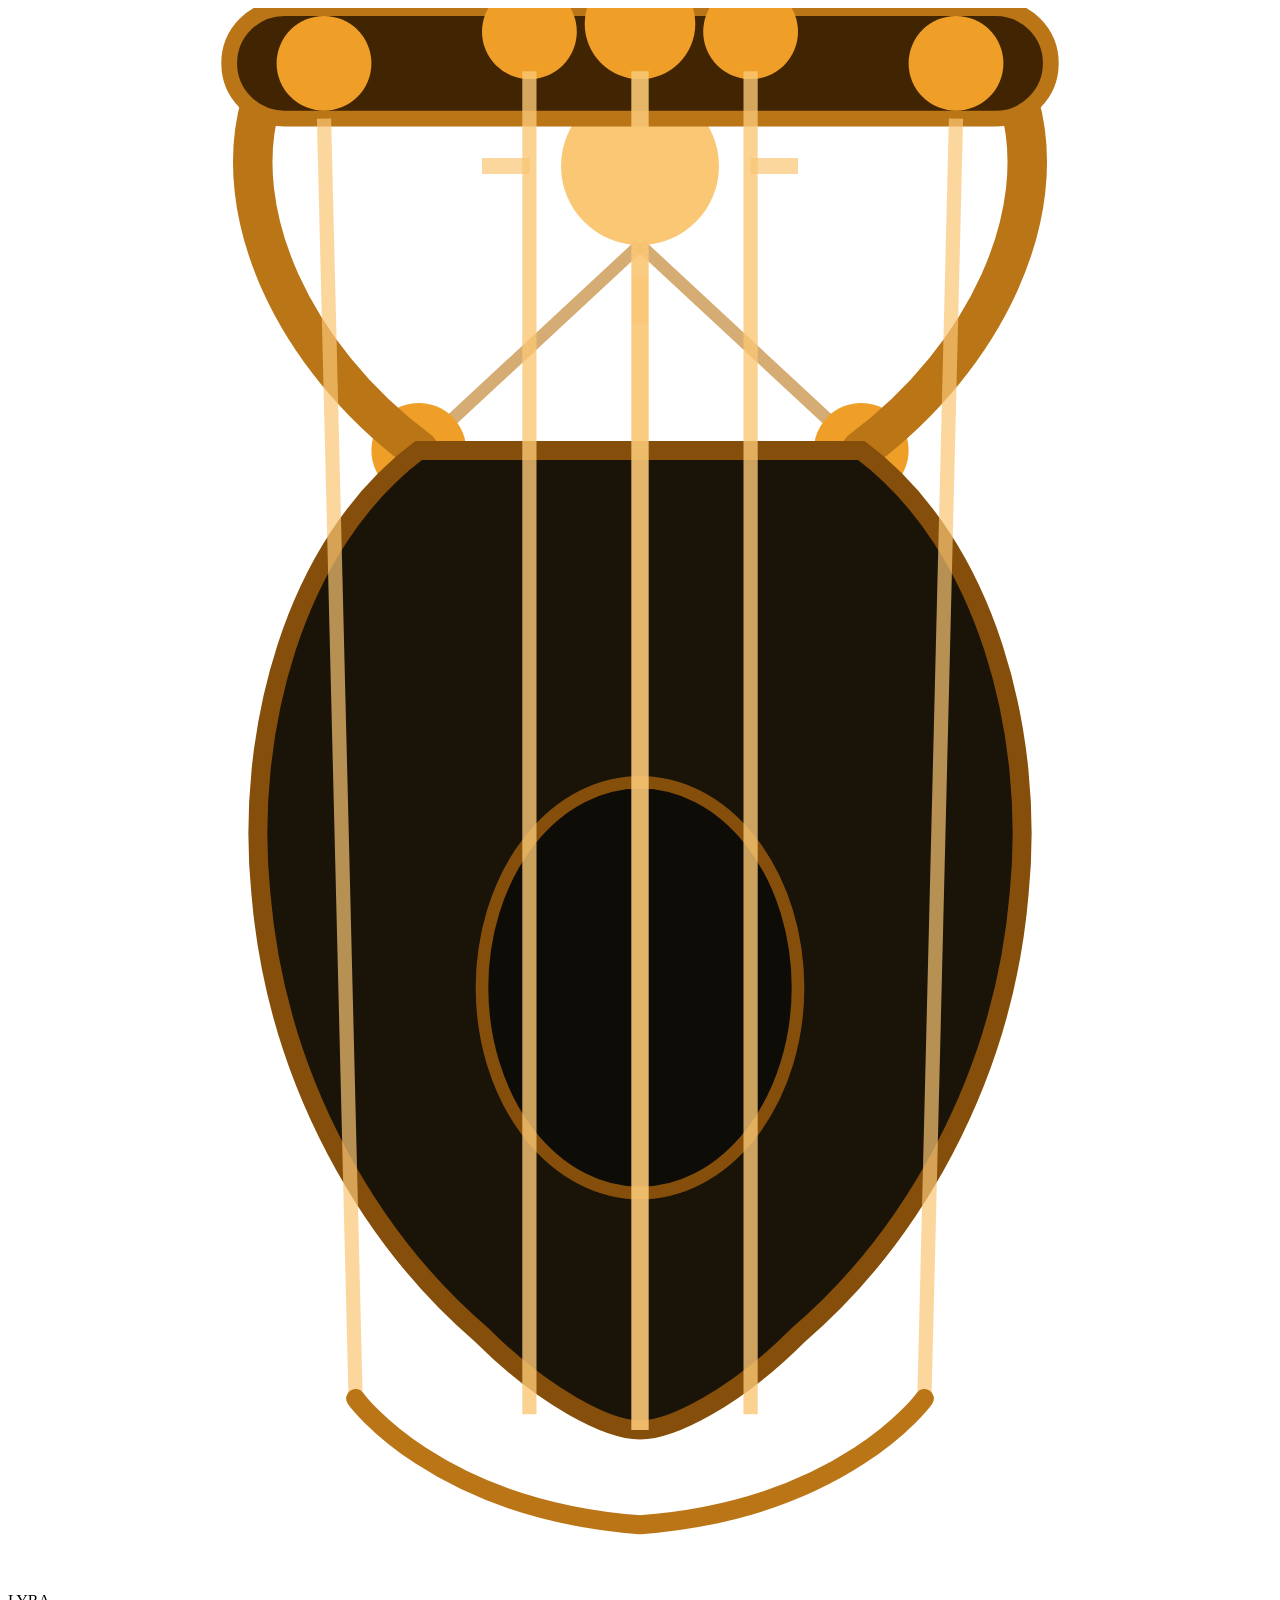
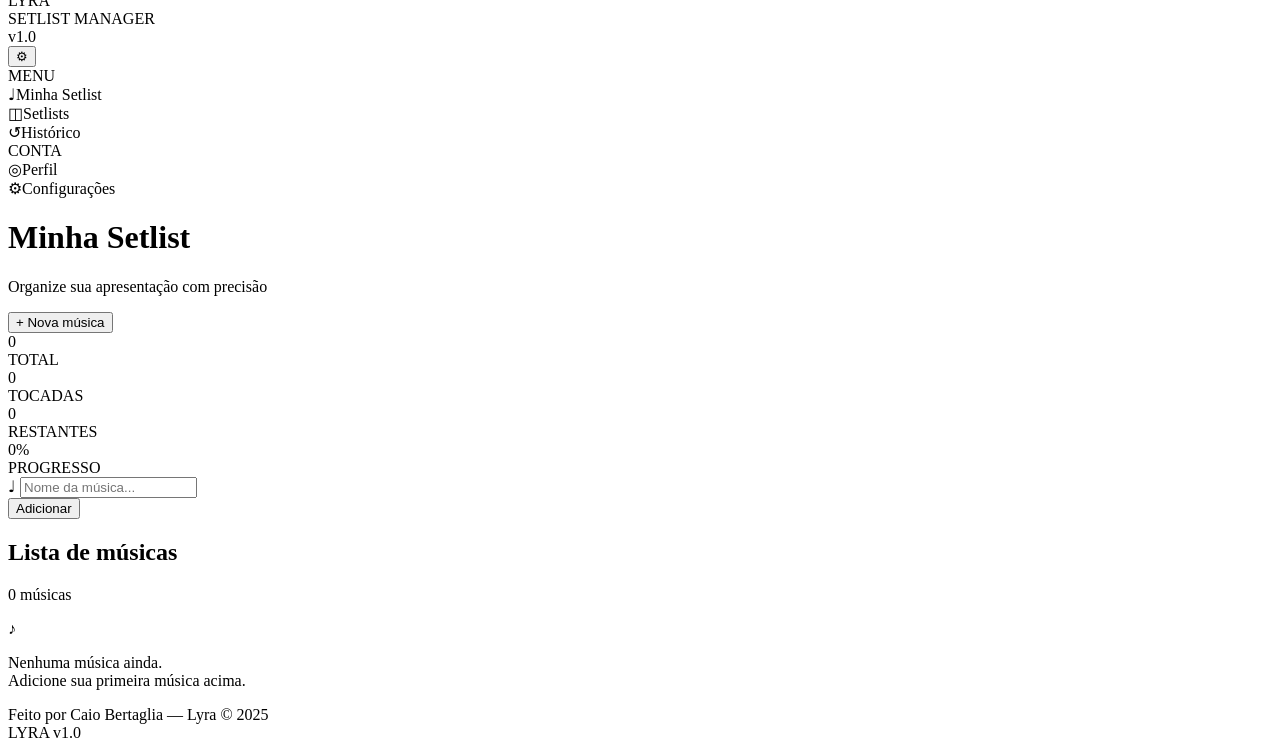
==== index.html @ 8a39d8d7 "add index" ====
<!DOCTYPE html>
<html lang="pt-BR">

<head>
    <meta charset="UTF-8" />
    <meta name="viewport" content="width=device-width, initial-scale=1.0" />
    <title>Lyra — Setlist Manager</title>
    <link
        href="https://fonts.googleapis.com/css2?family=Cormorant+Garamond:ital,wght@0,300;0,400;0,500;0,600;1,300;1,400&family=DM+Sans:wght@200;300;400;500&display=swap"
        rel="stylesheet" />
    <link rel="stylesheet" href="assets/css/style.css" />
</head>

<body>

    <div class="layout">

        <!-- HEADER -->
        <header>
            <div class="header-left">
                <svg class="logo-icon" viewBox="0 0 80 100" fill="none" xmlns="http://www.w3.org/2000/svg">
                    <circle cx="40" cy="10" r="5" fill="#FAC775" />
                    <line x1="40" y1="3" x2="40" y2="0" stroke="#FAC775" stroke-width="1" opacity="0.7" />
                    <line x1="40" y1="17" x2="40" y2="20" stroke="#FAC775" stroke-width="1" opacity="0.7" />
                    <line x1="33" y1="10" x2="30" y2="10" stroke="#FAC775" stroke-width="1" opacity="0.7" />
                    <line x1="47" y1="10" x2="50" y2="10" stroke="#FAC775" stroke-width="1" opacity="0.7" />
                    <line x1="40" y1="15" x2="26" y2="28" stroke="#BA7517" stroke-width="0.8" opacity="0.6" />
                    <line x1="40" y1="15" x2="54" y2="28" stroke="#BA7517" stroke-width="0.8" opacity="0.6" />
                    <line x1="26" y1="28" x2="54" y2="28" stroke="#BA7517" stroke-width="0.7" opacity="0.5" />
                    <circle cx="26" cy="28" r="3" fill="#EF9F27" />
                    <circle cx="54" cy="28" r="3" fill="#EF9F27" />
                    <path d="M26 28 C18 22 14 13 16 6 L24 3" stroke="#BA7517" stroke-width="2.5" stroke-linecap="round"
                        fill="none" />
                    <path d="M54 28 C62 22 66 13 64 6 L56 3" stroke="#BA7517" stroke-width="2.5" stroke-linecap="round"
                        fill="none" />
                    <rect x="14" y="0" width="52" height="7" rx="3.5" fill="#412402" stroke="#BA7517"
                        stroke-width="1" />
                    <circle cx="20" cy="3.5" r="3" fill="#EF9F27" />
                    <circle cx="33" cy="1.5" r="3" fill="#EF9F27" />
                    <circle cx="40" cy="1" r="3.5" fill="#EF9F27" />
                    <circle cx="47" cy="1.5" r="3" fill="#EF9F27" />
                    <circle cx="60" cy="3.5" r="3" fill="#EF9F27" />
                    <path
                        d="M26 28 C18 34 15 46 16 56 C17 68 23 78 30 84 C34 88 38 90 40 90 C42 90 46 88 50 84 C57 78 63 68 64 56 C65 46 62 34 54 28 Z"
                        fill="#1A1408" stroke="#854F0B" stroke-width="1.2" />
                    <ellipse cx="40" cy="62" rx="10" ry="13" fill="#0E0C07" stroke="#854F0B" stroke-width="0.8" />
                    <line x1="20" y1="7" x2="22" y2="88" stroke="#FAC775" stroke-width="0.9" opacity="0.7" />
                    <line x1="33" y1="4" x2="33" y2="89" stroke="#FAC775" stroke-width="0.9" opacity="0.8" />
                    <line x1="40" y1="4" x2="40" y2="90" stroke="#FAC775" stroke-width="1.1" opacity="0.9" />
                    <line x1="47" y1="4" x2="47" y2="89" stroke="#FAC775" stroke-width="0.9" opacity="0.8" />
                    <line x1="60" y1="7" x2="58" y2="88" stroke="#FAC775" stroke-width="0.9" opacity="0.7" />
                    <path d="M22 88 C22 88 27 95 40 96 C53 95 58 88 58 88" stroke="#BA7517" stroke-width="1.2"
                        fill="none" stroke-linecap="round" />
                </svg>
                <div class="logo-text">
                    <div class="logo-name">LYRA</div>
                    <div class="logo-sub">SETLIST MANAGER</div>
                </div>
            </div>
            <div class="header-right">
                <div class="badge">v1.0</div>
                <button class="header-btn" title="Configurações">⚙</button>
            </div>
        </header>

        <!-- SIDEBAR -->
        <aside>
            <div class="sidebar-label">MENU</div>
            <div class="nav-item active"><span class="nav-icon">♩</span>Minha Setlist</div>
            <div class="nav-item"><span class="nav-icon">◫</span>Setlists</div>
            <div class="nav-item"><span class="nav-icon">↺</span>Histórico</div>
            <div class="sidebar-label">CONTA</div>
            <div class="nav-item"><span class="nav-icon">◎</span>Perfil</div>
            <div class="nav-item"><span class="nav-icon">⚙</span>Configurações</div>
        </aside>

        <!-- MAIN -->
        <main>

            <div class="page-header">
                <div>
                    <h1 class="page-title">Minha <span>Setlist</span></h1>
                    <p class="page-subtitle">Organize sua apresentação com precisão</p>
                </div>
                <button class="btn-primary" onclick="focusInput()">+ Nova música</button>
            </div>

            <div class="stats">
                <div class="stat-card">
                    <div class="stat-number" id="stat-total">0</div>
                    <div class="stat-label">TOTAL</div>
                    <div class="stat-bar">
                        <div class="stat-bar-fill" id="bar-total" style="width:0%"></div>
                    </div>
                </div>
                <div class="stat-card">
                    <div class="stat-number" id="stat-played">0</div>
                    <div class="stat-label">TOCADAS</div>
                    <div class="stat-bar">
                        <div class="stat-bar-fill" id="bar-played" style="width:0%"></div>
                    </div>
                </div>
                <div class="stat-card">
                    <div class="stat-number" id="stat-remaining">0</div>
                    <div class="stat-label">RESTANTES</div>
                    <div class="stat-bar">
                        <div class="stat-bar-fill" id="bar-remaining" style="width:0%"></div>
                    </div>
                </div>
                <div class="stat-card">
                    <div class="stat-number" id="stat-pct">0%</div>
                    <div class="stat-label">PROGRESSO</div>
                    <div class="stat-bar">
                        <div class="stat-bar-fill" id="bar-pct" style="width:0%"></div>
                    </div>
                </div>
            </div>

            <div class="add-section">
                <div class="add-form">
                    <div class="input-wrap">
                        <span class="input-icon">♩</span>
                        <input class="add-input" id="music-input" type="text" placeholder="Nome da música..."
                            maxlength="80" />
                    </div>
                    <button class="btn-add" id="add-btn">Adicionar</button>
                </div>
            </div>

            <div class="section-head">
                <h2 class="section-title">Lista de músicas</h2>
                <span class="section-count" id="section-count">0 músicas</span>
            </div>

            <ul id="music-list"></ul>

            <div class="empty" id="empty-state">
                <div class="empty-icon">♪</div>
                <p class="empty-text">Nenhuma música ainda.<br>Adicione sua primeira música acima.</p>
            </div>

            <footer>
                <div class="footer-text">Feito por <span>Caio Bertaglia</span> &mdash; Lyra &copy; 2025</div>
                <div class="footer-version">LYRA v1.0</div>
            </footer>

        </main>
    </div>

    <div class="side-line"></div>

    <script src="assets/js/main.js"></script>
</body>

</html>
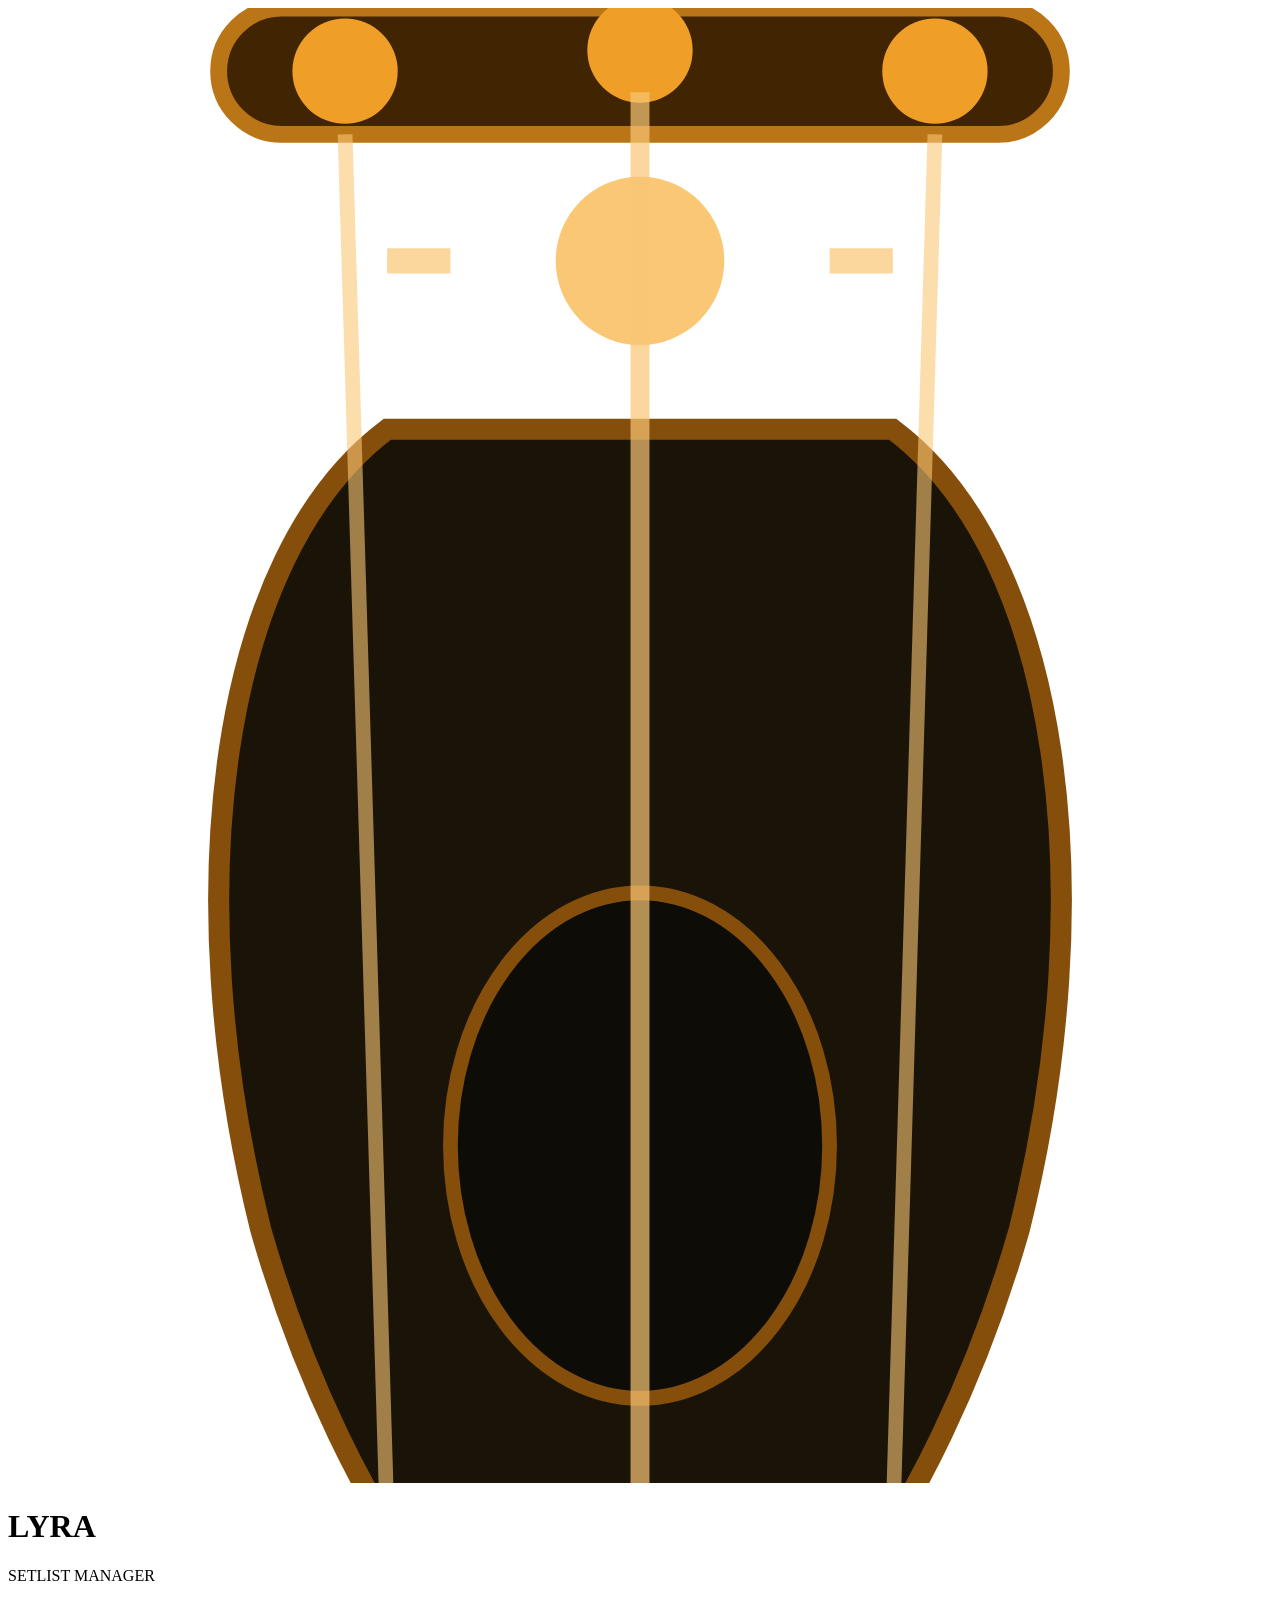
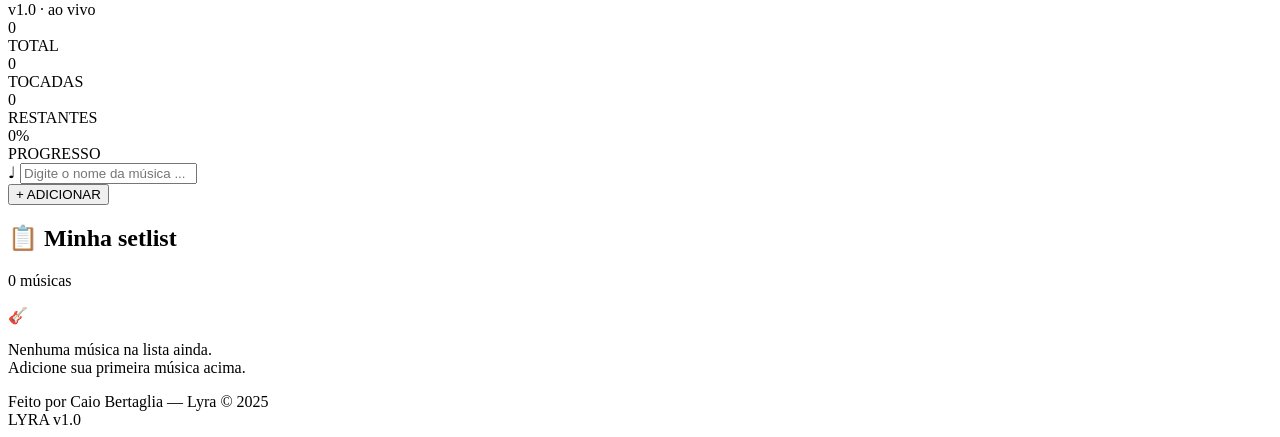
==== commit 97d3f6ce: "lepo lepo index" ====
--- a/index.html
+++ b/index.html
@@ -1,155 +1,94 @@
 <!DOCTYPE html>
 <html lang="pt-BR">
-
 <head>
-    <meta charset="UTF-8" />
-    <meta name="viewport" content="width=device-width, initial-scale=1.0" />
-    <title>Lyra — Setlist Manager</title>
-    <link
-        href="https://fonts.googleapis.com/css2?family=Cormorant+Garamond:ital,wght@0,300;0,400;0,500;0,600;1,300;1,400&family=DM+Sans:wght@200;300;400;500&display=swap"
-        rel="stylesheet" />
-    <link rel="stylesheet" href="assets/css/style.css" />
+    <meta charset="UTF-8">
+    <meta name="viewport" content="width=device-width, initial-scale=1.0, user-scalable=yes">
+    <title>Lyra · Setlist Manager</title>
+    <link rel="stylesheet" href="style.css">
 </head>
-
 <body>
-
-    <div class="layout">
-
-        <!-- HEADER -->
-        <header>
-            <div class="header-left">
-                <svg class="logo-icon" viewBox="0 0 80 100" fill="none" xmlns="http://www.w3.org/2000/svg">
-                    <circle cx="40" cy="10" r="5" fill="#FAC775" />
-                    <line x1="40" y1="3" x2="40" y2="0" stroke="#FAC775" stroke-width="1" opacity="0.7" />
-                    <line x1="40" y1="17" x2="40" y2="20" stroke="#FAC775" stroke-width="1" opacity="0.7" />
-                    <line x1="33" y1="10" x2="30" y2="10" stroke="#FAC775" stroke-width="1" opacity="0.7" />
-                    <line x1="47" y1="10" x2="50" y2="10" stroke="#FAC775" stroke-width="1" opacity="0.7" />
-                    <line x1="40" y1="15" x2="26" y2="28" stroke="#BA7517" stroke-width="0.8" opacity="0.6" />
-                    <line x1="40" y1="15" x2="54" y2="28" stroke="#BA7517" stroke-width="0.8" opacity="0.6" />
-                    <line x1="26" y1="28" x2="54" y2="28" stroke="#BA7517" stroke-width="0.7" opacity="0.5" />
-                    <circle cx="26" cy="28" r="3" fill="#EF9F27" />
-                    <circle cx="54" cy="28" r="3" fill="#EF9F27" />
-                    <path d="M26 28 C18 22 14 13 16 6 L24 3" stroke="#BA7517" stroke-width="2.5" stroke-linecap="round"
-                        fill="none" />
-                    <path d="M54 28 C62 22 66 13 64 6 L56 3" stroke="#BA7517" stroke-width="2.5" stroke-linecap="round"
-                        fill="none" />
-                    <rect x="14" y="0" width="52" height="7" rx="3.5" fill="#412402" stroke="#BA7517"
-                        stroke-width="1" />
-                    <circle cx="20" cy="3.5" r="3" fill="#EF9F27" />
-                    <circle cx="33" cy="1.5" r="3" fill="#EF9F27" />
-                    <circle cx="40" cy="1" r="3.5" fill="#EF9F27" />
-                    <circle cx="47" cy="1.5" r="3" fill="#EF9F27" />
-                    <circle cx="60" cy="3.5" r="3" fill="#EF9F27" />
-                    <path
-                        d="M26 28 C18 34 15 46 16 56 C17 68 23 78 30 84 C34 88 38 90 40 90 C42 90 46 88 50 84 C57 78 63 68 64 56 C65 46 62 34 54 28 Z"
-                        fill="#1A1408" stroke="#854F0B" stroke-width="1.2" />
-                    <ellipse cx="40" cy="62" rx="10" ry="13" fill="#0E0C07" stroke="#854F0B" stroke-width="0.8" />
-                    <line x1="20" y1="7" x2="22" y2="88" stroke="#FAC775" stroke-width="0.9" opacity="0.7" />
-                    <line x1="33" y1="4" x2="33" y2="89" stroke="#FAC775" stroke-width="0.9" opacity="0.8" />
-                    <line x1="40" y1="4" x2="40" y2="90" stroke="#FAC775" stroke-width="1.1" opacity="0.9" />
-                    <line x1="47" y1="4" x2="47" y2="89" stroke="#FAC775" stroke-width="0.9" opacity="0.8" />
-                    <line x1="60" y1="7" x2="58" y2="88" stroke="#FAC775" stroke-width="0.9" opacity="0.7" />
-                    <path d="M22 88 C22 88 27 95 40 96 C53 95 58 88 58 88" stroke="#BA7517" stroke-width="1.2"
-                        fill="none" stroke-linecap="round" />
-                </svg>
-                <div class="logo-text">
-                    <div class="logo-name">LYRA</div>
-                    <div class="logo-sub">SETLIST MANAGER</div>
-                </div>
+<div class="app">
+    <!-- header -->
+    <div class="header">
+        <div class="logo-area">
+            <svg class="logo-icon" viewBox="0 0 60 70" fill="none" xmlns="http://www.w3.org/2000/svg">
+                <circle cx="30" cy="12" r="4" fill="#FAC775"/>
+                <path d="M30 4 L30 0 M30 20 L30 24 M21 12 L18 12 M39 12 L42 12" stroke="#FAC775" stroke-width="1.2" opacity="0.7"/>
+                <rect x="10" y="0" width="40" height="6" rx="3" fill="#412402" stroke="#BA7517" stroke-width="0.8"/>
+                <circle cx="16" cy="3" r="2.5" fill="#EF9F27"/>
+                <circle cx="30" cy="2" r="2.5" fill="#EF9F27"/>
+                <circle cx="44" cy="3" r="2.5" fill="#EF9F27"/>
+                <path d="M18 20 C10 26 8 42 12 58 C16 72 24 82 30 84 C36 82 44 72 48 58 C52 42 50 26 42 20 Z" fill="#1A1408" stroke="#854F0B" stroke-width="1"/>
+                <ellipse cx="30" cy="54" rx="9" ry="12" fill="#0E0C07" stroke="#854F0B" stroke-width="0.7"/>
+                <line x1="16" y1="6" x2="18" y2="72" stroke="#FAC775" stroke-width="0.7" opacity="0.6"/>
+                <line x1="30" y1="4" x2="30" y2="74" stroke="#FAC775" stroke-width="0.9" opacity="0.7"/>
+                <line x1="44" y1="6" x2="42" y2="72" stroke="#FAC775" stroke-width="0.7" opacity="0.6"/>
+            </svg>
+            <div class="logo-text">
+                <h1>LYRA</h1>
+                <p>SETLIST MANAGER</p>
             </div>
-            <div class="header-right">
-                <div class="badge">v1.0</div>
-                <button class="header-btn" title="Configurações">⚙</button>
-            </div>
-        </header>
-
-        <!-- SIDEBAR -->
-        <aside>
-            <div class="sidebar-label">MENU</div>
-            <div class="nav-item active"><span class="nav-icon">♩</span>Minha Setlist</div>
-            <div class="nav-item"><span class="nav-icon">◫</span>Setlists</div>
-            <div class="nav-item"><span class="nav-icon">↺</span>Histórico</div>
-            <div class="sidebar-label">CONTA</div>
-            <div class="nav-item"><span class="nav-icon">◎</span>Perfil</div>
-            <div class="nav-item"><span class="nav-icon">⚙</span>Configurações</div>
-        </aside>
-
-        <!-- MAIN -->
-        <main>
-
-            <div class="page-header">
-                <div>
-                    <h1 class="page-title">Minha <span>Setlist</span></h1>
-                    <p class="page-subtitle">Organize sua apresentação com precisão</p>
-                </div>
-                <button class="btn-primary" onclick="focusInput()">+ Nova música</button>
-            </div>
-
-            <div class="stats">
-                <div class="stat-card">
-                    <div class="stat-number" id="stat-total">0</div>
-                    <div class="stat-label">TOTAL</div>
-                    <div class="stat-bar">
-                        <div class="stat-bar-fill" id="bar-total" style="width:0%"></div>
-                    </div>
-                </div>
-                <div class="stat-card">
-                    <div class="stat-number" id="stat-played">0</div>
-                    <div class="stat-label">TOCADAS</div>
-                    <div class="stat-bar">
-                        <div class="stat-bar-fill" id="bar-played" style="width:0%"></div>
-                    </div>
-                </div>
-                <div class="stat-card">
-                    <div class="stat-number" id="stat-remaining">0</div>
-                    <div class="stat-label">RESTANTES</div>
-                    <div class="stat-bar">
-                        <div class="stat-bar-fill" id="bar-remaining" style="width:0%"></div>
-                    </div>
-                </div>
-                <div class="stat-card">
-                    <div class="stat-number" id="stat-pct">0%</div>
-                    <div class="stat-label">PROGRESSO</div>
-                    <div class="stat-bar">
-                        <div class="stat-bar-fill" id="bar-pct" style="width:0%"></div>
-                    </div>
-                </div>
-            </div>
-
-            <div class="add-section">
-                <div class="add-form">
-                    <div class="input-wrap">
-                        <span class="input-icon">♩</span>
-                        <input class="add-input" id="music-input" type="text" placeholder="Nome da música..."
-                            maxlength="80" />
-                    </div>
-                    <button class="btn-add" id="add-btn">Adicionar</button>
-                </div>
-            </div>
-
-            <div class="section-head">
-                <h2 class="section-title">Lista de músicas</h2>
-                <span class="section-count" id="section-count">0 músicas</span>
-            </div>
-
-            <ul id="music-list"></ul>
-
-            <div class="empty" id="empty-state">
-                <div class="empty-icon">♪</div>
-                <p class="empty-text">Nenhuma música ainda.<br>Adicione sua primeira música acima.</p>
-            </div>
-
-            <footer>
-                <div class="footer-text">Feito por <span>Caio Bertaglia</span> &mdash; Lyra &copy; 2025</div>
-                <div class="footer-version">LYRA v1.0</div>
-            </footer>
-
-        </main>
+        </div>
+        <div class="badge">v1.0 · ao vivo</div>
     </div>
 
-    <div class="side-line"></div>
+    <!-- stats cards -->
+    <div class="stats-grid">
+        <div class="stat-card">
+            <div class="stat-number" id="statTotal">0</div>
+            <div class="stat-label">TOTAL</div>
+            <div class="progress-bar"><div class="progress-fill" id="barTotal"></div></div>
+        </div>
+        <div class="stat-card">
+            <div class="stat-number" id="statPlayed">0</div>
+            <div class="stat-label">TOCADAS</div>
+            <div class="progress-bar"><div class="progress-fill" id="barPlayed"></div></div>
+        </div>
+        <div class="stat-card">
+            <div class="stat-number" id="statRemaining">0</div>
+            <div class="stat-label">RESTANTES</div>
+            <div class="progress-bar"><div class="progress-fill" id="barRemaining"></div></div>
+        </div>
+        <div class="stat-card">
+            <div class="stat-number" id="statPercent">0%</div>
+            <div class="stat-label">PROGRESSO</div>
+            <div class="progress-bar"><div class="progress-fill" id="barPercent"></div></div>
+        </div>
+    </div>
 
-    <script src="assets/js/main.js"></script>
+    <!-- add song section -->
+    <div class="add-panel">
+        <div class="form-row">
+            <div class="input-group">
+                <span>♩</span>
+                <input type="text" id="music-input" placeholder="Digite o nome da música ..." maxlength="80" autocomplete="off">
+            </div>
+            <button class="btn-add" id="addButton">+ ADICIONAR</button>
+        </div>
+    </div>
+
+    <!-- list header -->
+    <div class="list-header">
+        <h2>📋 Minha setlist</h2>
+        <div class="counter" id="sectionCount">0 músicas</div>
+    </div>
+
+    <!-- dynamic list container -->
+    <ul class="music-list" id="musicList"></ul>
+
+    <!-- empty state -->
+    <div id="emptyState" class="empty-state">
+        <span>🎸</span>
+        <p>Nenhuma música na lista ainda.<br>Adicione sua primeira música acima.</p>
+    </div>
+
+    <!-- footer -->
+    <div class="footer">
+        <div>Feito por <span>Caio Bertaglia</span> — Lyra © 2025</div>
+        <div>LYRA v1.0</div>
+    </div>
+</div>
+
+<script src="main.js"></script>
 </body>
-
 </html>
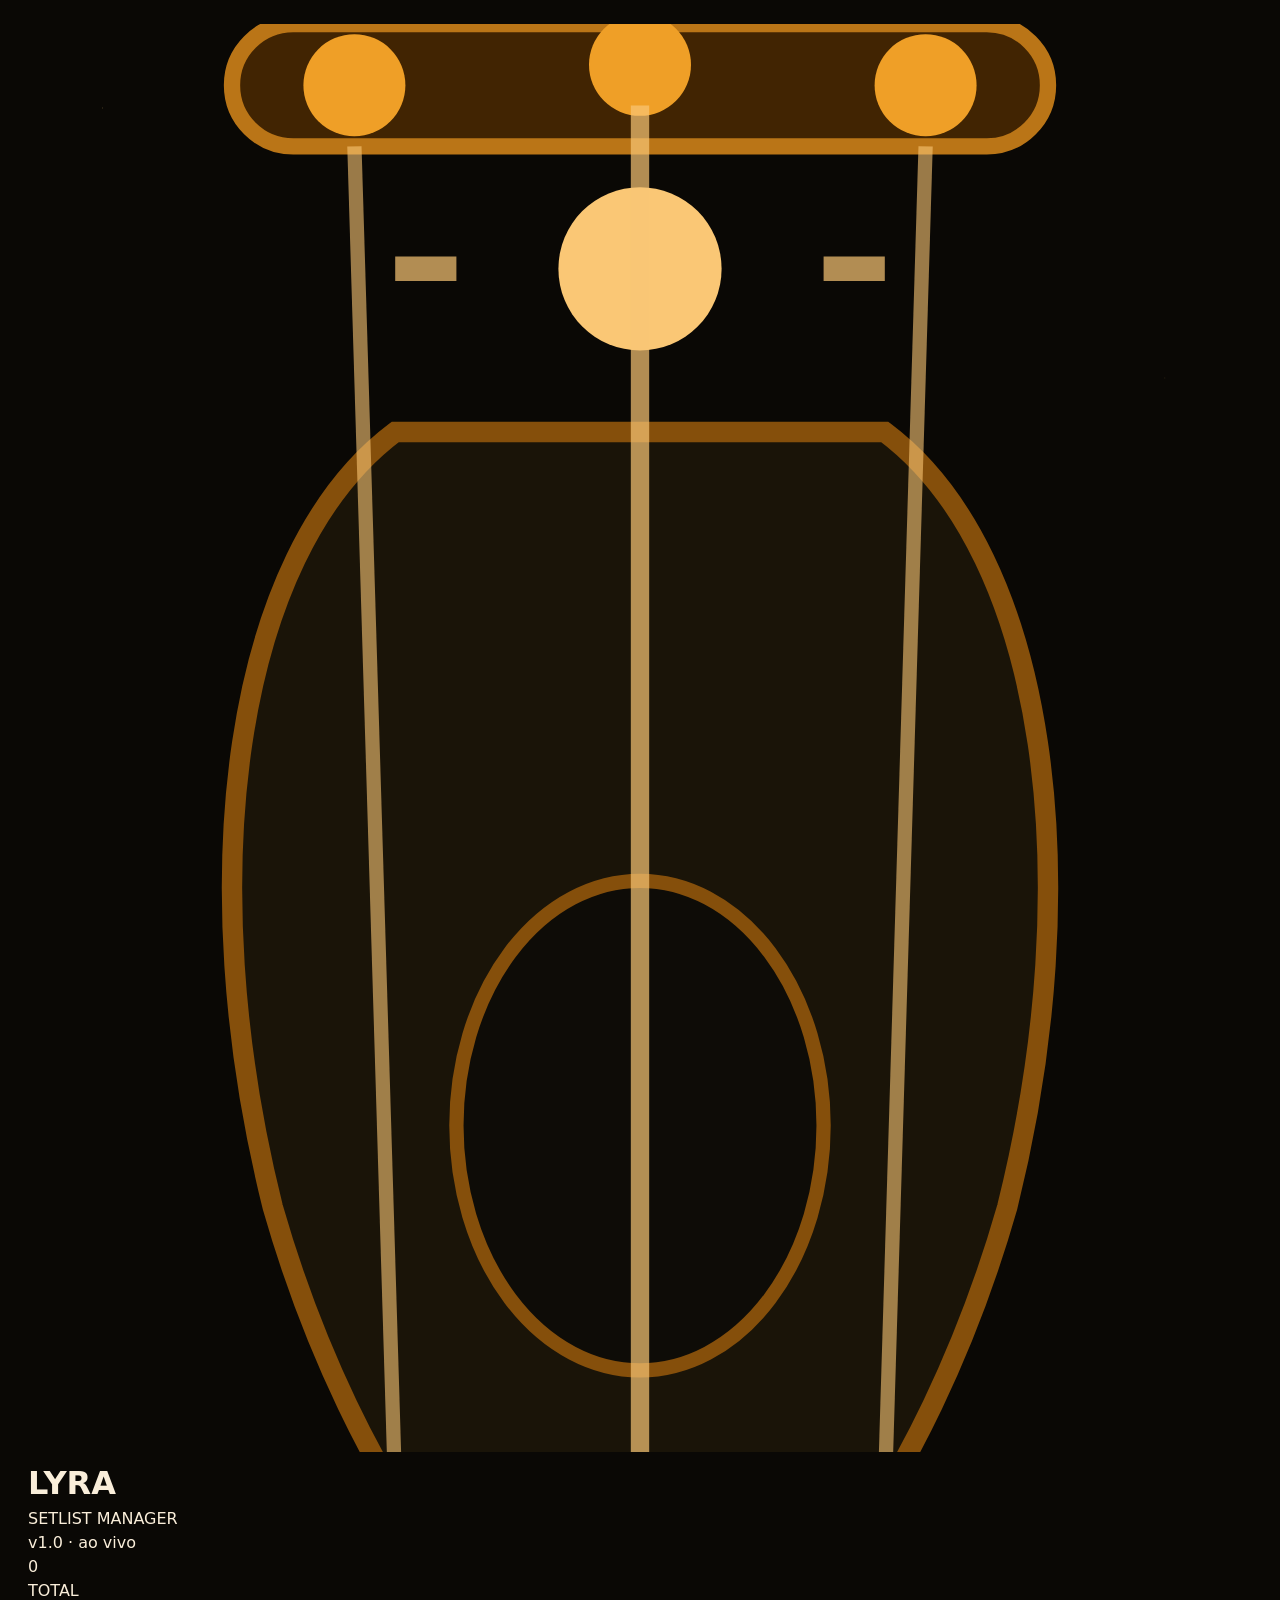
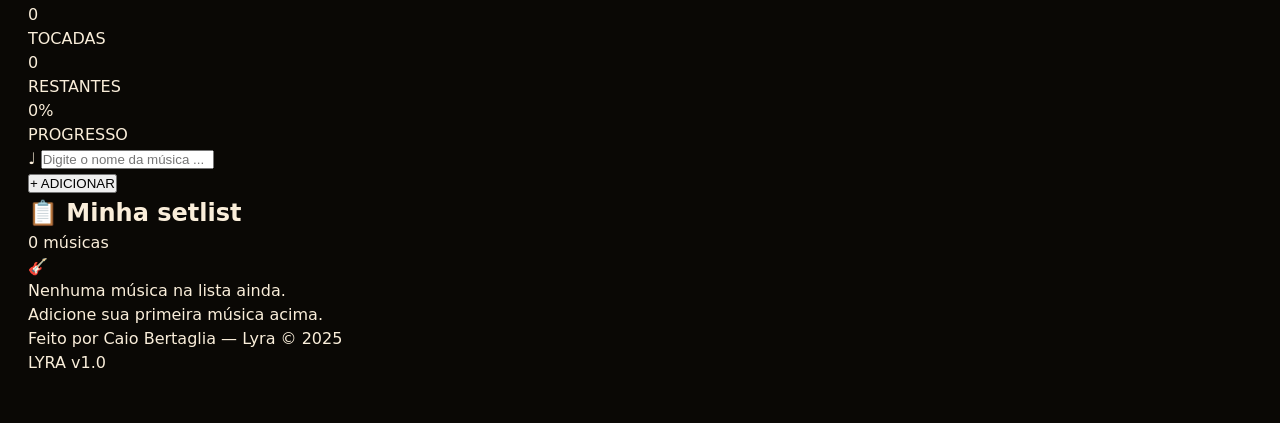
==== commit fb115dc4: "feat: initialize application module architecture" ====
--- a/index.html
+++ b/index.html
@@ -4,7 +4,7 @@
     <meta charset="UTF-8">
     <meta name="viewport" content="width=device-width, initial-scale=1.0, user-scalable=yes">
     <title>Lyra · Setlist Manager</title>
-    <link rel="stylesheet" href="style.css">
+    <link rel="stylesheet" href="./css/style.css">
 </head>
 <body>
 <div class="app">
@@ -89,6 +89,6 @@
     </div>
 </div>
 
-<script src="main.js"></script>
+<script type="module" src="./js/main.js"></script>
 </body>
 </html>
--- a/css/style.css
+++ b/css/style.css
@@ -0,0 +1,173 @@
+/* ============================================
+   LYRA — Design Tokens
+   
+   ============================================ */
+ 
+:root {
+  /* Brand palette */
+  --gold-50:  #FDF8EC;
+  --gold-100: #FAC775;
+  --gold-200: #EF9F27;
+  --gold-300: #BA7517;
+  --gold-400: #854F0B;
+  --gold-500: #633806;
+  --gold-600: #412402;
+ 
+  /* Neutrals */
+  --ink-0:   #0A0805;
+  --ink-1:   #100D07;
+  --ink-2:   #130E06;
+  --ink-3:   #191207;
+  --ink-4:   #1A1408;
+  --ink-5:   #1F180C;
+  --ink-6:   #261C0A;
+  --ink-7:   #2A1F0A;
+  --ink-8:   #4A3218;
+  --ink-9:   #6B4C25;
+  --ink-10:  #9B7B45;
+ 
+  /* Text */
+  --text-primary:   #FAEEDA;
+  --text-secondary: #C8A87A;
+  --text-muted:     #9B7B45;
+  --text-faint:     #6B4C25;
+ 
+  /* Semantic */
+  --success: #4ADE80;
+  --warning: #FAC775;
+  --danger:  #E06C4A;
+  --info:    #60A5FA;
+ 
+  /* Pill / status */
+  --pill-queued-bg:   #1E1000;
+  --pill-queued-text: #EF9F27;
+  --pill-played-bg:   transparent;
+  --pill-played-text: #6B4C25;
+ 
+  /* Layout */
+  --app-max-width: 1300px;
+  --radius-sm:  8px;
+  --radius-md:  16px;
+  --radius-lg:  24px;
+  --radius-xl:  32px;
+  --radius-pill: 60px;
+ 
+  /* Timing */
+  --transition-fast:   0.15s ease;
+  --transition-normal: 0.25s ease;
+  --transition-slow:   0.4s ease;
+ 
+  /* Borders */
+  --border-default: 1px solid rgba(186, 117, 23, 0.2);
+  --border-hover:   1px solid #BA7517;
+  --border-faint:   1px solid rgba(186, 117, 23, 0.1);
+ 
+  /* Shadows */
+  --shadow-card: 0 2px 20px rgba(0, 0, 0, 0.4);
+  --shadow-glow: 0 0 24px rgba(239, 159, 39, 0.15);
+ 
+  /* Z-index layers */
+  --z-base:    1;
+  --z-overlay: 100;
+  --z-modal:   200;
+  --z-toast:   300;
+  --z-stage:   400;
+}
+
+/* ============================================
+   LYRA — Base Reset & Layout
+   ============================================ */
+ 
+@import url('https://fonts.googleapis.com/css2?family=DM+Mono:ital,wght@0,300;0,400;0,500;1,400&family=DM+Sans:ital,opsz,wght@0,9..40,300;0,9..40,400;0,9..40,500;1,9..40,300&display=swap');
+ 
+*, *::before, *::after {
+  margin: 0;
+  padding: 0;
+  box-sizing: border-box;
+}
+ 
+html {
+  scroll-behavior: smooth;
+  -webkit-tap-highlight-color: transparent;
+}
+ 
+body {
+  background: var(--ink-0);
+  font-family: 'DM Sans', system-ui, sans-serif;
+  color: var(--text-primary);
+  line-height: 1.5;
+  min-height: 100dvh;
+  overflow-x: hidden;
+}
+ 
+/* Starfield texture */
+body::before {
+  content: '';
+  position: fixed;
+  inset: 0;
+  background-image:
+    radial-gradient(1px 1px at 8%  12%, rgba(250,199,117,0.25) 0%, transparent 100%),
+    radial-gradient(1px 1px at 22% 68%, rgba(250,199,117,0.15) 0%, transparent 100%),
+    radial-gradient(1.5px 1.5px at 55% 30%, rgba(250,199,117,0.20) 0%, transparent 100%),
+    radial-gradient(1px 1px at 78% 85%, rgba(250,199,117,0.18) 0%, transparent 100%),
+    radial-gradient(1px 1px at 91% 42%, rgba(250,199,117,0.12) 0%, transparent 100%),
+    radial-gradient(1px 1px at 35% 90%, rgba(250,199,117,0.10) 0%, transparent 100%);
+  pointer-events: none;
+  z-index: 0;
+}
+ 
+.app {
+  max-width: var(--app-max-width);
+  margin: 0 auto;
+  padding: 24px 28px 48px;
+  position: relative;
+  z-index: var(--z-base);
+}
+ 
+/* ---- Utility classes ---- */
+.hidden      { display: none !important; }
+.sr-only     { position: absolute; width: 1px; height: 1px; overflow: hidden; clip: rect(0,0,0,0); }
+.mono        { font-family: 'DM Mono', monospace; }
+.text-muted  { color: var(--text-muted); }
+.text-faint  { color: var(--text-faint); }
+ 
+/* Scrollbar */
+::-webkit-scrollbar       { width: 5px; background: var(--ink-1); }
+::-webkit-scrollbar-thumb { background: var(--gold-300); border-radius: 10px; }
+ 
+/* Focus ring */
+:focus-visible {
+  outline: 2px solid var(--gold-200);
+  outline-offset: 2px;
+  border-radius: var(--radius-sm);
+}
+ 
+/* ---- Animations ---- */
+@keyframes fadeSlide {
+  from { opacity: 0; transform: translateY(6px); }
+  to   { opacity: 1; transform: translateY(0); }
+}
+ 
+@keyframes fadeIn {
+  from { opacity: 0; }
+  to   { opacity: 1; }
+}
+ 
+@keyframes pulse {
+  0%, 100% { opacity: 1; }
+  50%       { opacity: 0.5; }
+}
+ 
+@keyframes spin {
+  to { transform: rotate(360deg); }
+}
+ 
+@keyframes slideUp {
+  from { opacity: 0; transform: translateY(16px); }
+  to   { opacity: 1; transform: translateY(0); }
+}
+ 
+@keyframes toastIn {
+  from { opacity: 0; transform: translateX(24px); }
+  to   { opacity: 1; transform: translateX(0); }
+}
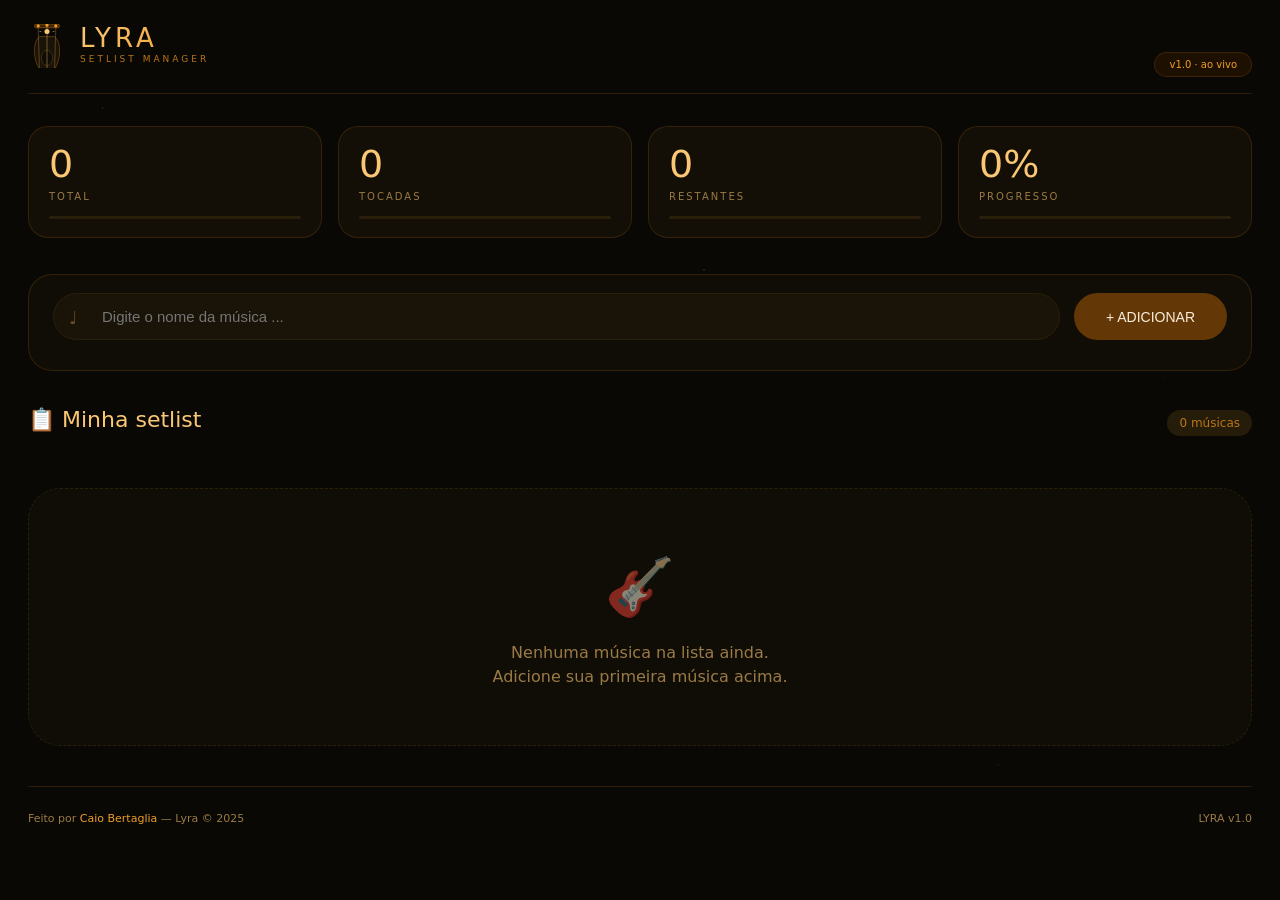
==== commit e12b95d4: "refactor: js structure" ====
--- a/index.html
+++ b/index.html
@@ -1,94 +1,144 @@
 <!DOCTYPE html>
 <html lang="pt-BR">
+
 <head>
     <meta charset="UTF-8">
     <meta name="viewport" content="width=device-width, initial-scale=1.0, user-scalable=yes">
     <title>Lyra · Setlist Manager</title>
     <link rel="stylesheet" href="./css/style.css">
 </head>
+
 <body>
-<div class="app">
-    <!-- header -->
-    <div class="header">
-        <div class="logo-area">
-            <svg class="logo-icon" viewBox="0 0 60 70" fill="none" xmlns="http://www.w3.org/2000/svg">
-                <circle cx="30" cy="12" r="4" fill="#FAC775"/>
-                <path d="M30 4 L30 0 M30 20 L30 24 M21 12 L18 12 M39 12 L42 12" stroke="#FAC775" stroke-width="1.2" opacity="0.7"/>
-                <rect x="10" y="0" width="40" height="6" rx="3" fill="#412402" stroke="#BA7517" stroke-width="0.8"/>
-                <circle cx="16" cy="3" r="2.5" fill="#EF9F27"/>
-                <circle cx="30" cy="2" r="2.5" fill="#EF9F27"/>
-                <circle cx="44" cy="3" r="2.5" fill="#EF9F27"/>
-                <path d="M18 20 C10 26 8 42 12 58 C16 72 24 82 30 84 C36 82 44 72 48 58 C52 42 50 26 42 20 Z" fill="#1A1408" stroke="#854F0B" stroke-width="1"/>
-                <ellipse cx="30" cy="54" rx="9" ry="12" fill="#0E0C07" stroke="#854F0B" stroke-width="0.7"/>
-                <line x1="16" y1="6" x2="18" y2="72" stroke="#FAC775" stroke-width="0.7" opacity="0.6"/>
-                <line x1="30" y1="4" x2="30" y2="74" stroke="#FAC775" stroke-width="0.9" opacity="0.7"/>
-                <line x1="44" y1="6" x2="42" y2="72" stroke="#FAC775" stroke-width="0.7" opacity="0.6"/>
-            </svg>
-            <div class="logo-text">
-                <h1>LYRA</h1>
-                <p>SETLIST MANAGER</p>
+    <div class="app">
+        <!-- header -->
+        <div class="header">
+            <div class="logo-area">
+                <svg class="logo-icon" viewBox="0 0 60 70" fill="none" xmlns="http://www.w3.org/2000/svg">
+                    <circle cx="30" cy="12" r="4" fill="#FAC775" />
+                    <path d="M30 4 L30 0 M30 20 L30 24 M21 12 L18 12 M39 12 L42 12" stroke="#FAC775" stroke-width="1.2"
+                        opacity="0.7" />
+                    <rect x="10" y="0" width="40" height="6" rx="3" fill="#412402" stroke="#BA7517"
+                        stroke-width="0.8" />
+                    <circle cx="16" cy="3" r="2.5" fill="#EF9F27" />
+                    <circle cx="30" cy="2" r="2.5" fill="#EF9F27" />
+                    <circle cx="44" cy="3" r="2.5" fill="#EF9F27" />
+                    <path d="M18 20 C10 26 8 42 12 58 C16 72 24 82 30 84 C36 82 44 72 48 58 C52 42 50 26 42 20 Z"
+                        fill="#1A1408" stroke="#854F0B" stroke-width="1" />
+                    <ellipse cx="30" cy="54" rx="9" ry="12" fill="#0E0C07" stroke="#854F0B" stroke-width="0.7" />
+                    <line x1="16" y1="6" x2="18" y2="72" stroke="#FAC775" stroke-width="0.7" opacity="0.6" />
+                    <line x1="30" y1="4" x2="30" y2="74" stroke="#FAC775" stroke-width="0.9" opacity="0.7" />
+                    <line x1="44" y1="6" x2="42" y2="72" stroke="#FAC775" stroke-width="0.7" opacity="0.6" />
+                </svg>
+                <div class="logo-text">
+                    <h1>LYRA</h1>
+                    <p>SETLIST MANAGER</p>
+                </div>
+            </div>
+            <div class="badge">v1.0 · ao vivo</div>
+        </div>
+
+        <!-- stats cards -->
+        <div class="stats-grid">
+            <div class="stat-card">
+                <div class="stat-number" id="statTotal">0</div>
+                <div class="stat-label">TOTAL</div>
+                <div class="progress-bar">
+                    <div class="progress-fill" id="barTotal"></div>
+                </div>
+            </div>
+            <div class="stat-card">
+                <div class="stat-number" id="statPlayed">0</div>
+                <div class="stat-label">TOCADAS</div>
+                <div class="progress-bar">
+                    <div class="progress-fill" id="barPlayed"></div>
+                </div>
+            </div>
+            <div class="stat-card">
+                <div class="stat-number" id="statRemaining">0</div>
+                <div class="stat-label">RESTANTES</div>
+                <div class="progress-bar">
+                    <div class="progress-fill" id="barRemaining"></div>
+                </div>
+            </div>
+            <div class="stat-card">
+                <div class="stat-number" id="statPercent">0%</div>
+                <div class="stat-label">PROGRESSO</div>
+                <div class="progress-bar">
+                    <div class="progress-fill" id="barPercent"></div>
+                </div>
             </div>
         </div>
-        <div class="badge">v1.0 · ao vivo</div>
-    </div>
 
-    <!-- stats cards -->
-    <div class="stats-grid">
-        <div class="stat-card">
-            <div class="stat-number" id="statTotal">0</div>
-            <div class="stat-label">TOTAL</div>
-            <div class="progress-bar"><div class="progress-fill" id="barTotal"></div></div>
+        <!-- add song section -->
+        <div id="spotifyResults" class="spotify-results" hidden></div>
+        <div class="add-panel">
+            <div class="form-row">
+                <div class="input-group">
+                    <span>♩</span>
+                    <input type="text" id="music-input" placeholder="Digite o nome da música ..." maxlength="80"
+                        autocomplete="off">
+                </div>
+
+                <button class="btn-add" id="addButton">
+                    + ADICIONAR
+                </button>
+            </div>
+
+            <div id="spotifyResults" class="spotify-results"></div>
+            <div id="songModal" class="modal hidden">
+
+                <div class="modal-content">
+
+                    <img id="modalAlbumArt">
+
+                    <h3 id="modalTitle"></h3>
+
+                    <p id="modalArtist"></p>
+
+                    <div class="song-meta">
+                        <span id="modalBpm"></span>
+                        <span id="modalKey"></span>
+                        <span id="modalDuration"></span>
+                    </div>
+
+                    <div class="modal-actions">
+                        <button id="cancelSongBtn">
+                            Cancelar
+                        </button>
+
+                        <button id="confirmSongBtn">
+                            Adicionar à Setlist
+                        </button>
+                    </div>
+
+                </div>
+
+            </div>
         </div>
-        <div class="stat-card">
-            <div class="stat-number" id="statPlayed">0</div>
-            <div class="stat-label">TOCADAS</div>
-            <div class="progress-bar"><div class="progress-fill" id="barPlayed"></div></div>
+
+        <!-- list header -->
+        <div class="list-header">
+            <h2>📋 Minha setlist</h2>
+            <div class="counter" id="sectionCount">0 músicas</div>
         </div>
-        <div class="stat-card">
-            <div class="stat-number" id="statRemaining">0</div>
-            <div class="stat-label">RESTANTES</div>
-            <div class="progress-bar"><div class="progress-fill" id="barRemaining"></div></div>
+
+        <!-- dynamic list container -->
+        <ul class="music-list" id="musicList"></ul>
+
+        <!-- empty state -->
+        <div id="emptyState" class="empty-state">
+            <span>🎸</span>
+            <p>Nenhuma música na lista ainda.<br>Adicione sua primeira música acima.</p>
         </div>
-        <div class="stat-card">
-            <div class="stat-number" id="statPercent">0%</div>
-            <div class="stat-label">PROGRESSO</div>
-            <div class="progress-bar"><div class="progress-fill" id="barPercent"></div></div>
+
+        <!-- footer -->
+        <div class="footer">
+            <div>Feito por <span>Caio Bertaglia</span> — Lyra © 2025</div>
+            <div>LYRA v1.0</div>
         </div>
     </div>
 
-    <!-- add song section -->
-    <div class="add-panel">
-        <div class="form-row">
-            <div class="input-group">
-                <span>♩</span>
-                <input type="text" id="music-input" placeholder="Digite o nome da música ..." maxlength="80" autocomplete="off">
-            </div>
-            <button class="btn-add" id="addButton">+ ADICIONAR</button>
-        </div>
-    </div>
+    <script type="module" src="./js/main.js"></script>
+</body>
 
-    <!-- list header -->
-    <div class="list-header">
-        <h2>📋 Minha setlist</h2>
-        <div class="counter" id="sectionCount">0 músicas</div>
-    </div>
-
-    <!-- dynamic list container -->
-    <ul class="music-list" id="musicList"></ul>
-
-    <!-- empty state -->
-    <div id="emptyState" class="empty-state">
-        <span>🎸</span>
-        <p>Nenhuma música na lista ainda.<br>Adicione sua primeira música acima.</p>
-    </div>
-
-    <!-- footer -->
-    <div class="footer">
-        <div>Feito por <span>Caio Bertaglia</span> — Lyra © 2025</div>
-        <div>LYRA v1.0</div>
-    </div>
-</div>
-
-<script type="module" src="./js/main.js"></script>
-</body>
 </html>
--- a/css/style.css
+++ b/css/style.css
@@ -1,3 +1,375 @@
+/* ============================================
+   LYRA — Components
+============================================ */
+
+/* ---------- HEADER ---------- */
+
+.header {
+    display: flex;
+    align-items: baseline;
+    justify-content: space-between;
+    flex-wrap: wrap;
+    gap: 16px;
+    margin-bottom: 32px;
+    padding-bottom: 16px;
+    border-bottom: var(--border-default);
+}
+
+.logo-area {
+    display: flex;
+    align-items: center;
+    gap: 14px;
+}
+
+.logo-icon {
+    width: 38px;
+    height: 44px;
+}
+
+.logo-text h1 {
+    font-size: 26px;
+    font-weight: 500;
+    letter-spacing: 4px;
+    background: linear-gradient(
+        135deg,
+        var(--gold-100),
+        var(--gold-200)
+    );
+    background-clip: text;
+    -webkit-background-clip: text;
+    color: transparent;
+    line-height: 1;
+}
+
+.logo-text p {
+    font-size: 9px;
+    letter-spacing: 3px;
+    color: var(--gold-300);
+    margin-top: 2px;
+}
+
+.badge {
+    background: var(--pill-queued-bg);
+    border: var(--border-default);
+    padding: 4px 14px;
+    border-radius: var(--radius-pill);
+    font-size: 10px;
+    color: var(--gold-200);
+}
+
+/* ---------- STATS ---------- */
+
+.stats-grid {
+    display: flex;
+    flex-wrap: wrap;
+    gap: 16px;
+    margin-bottom: 36px;
+}
+
+.stat-card {
+    background: var(--ink-2);
+    border: var(--border-default);
+    border-radius: 20px;
+    padding: 18px 20px;
+    flex: 1 1 160px;
+    transition: var(--transition-fast);
+}
+
+.stat-card:hover {
+    border: var(--border-hover);
+    box-shadow: var(--shadow-glow);
+}
+
+.stat-number {
+    font-size: 38px;
+    font-weight: 500;
+    color: var(--gold-100);
+    line-height: 1;
+}
+
+.stat-label {
+    font-size: 10px;
+    letter-spacing: 2px;
+    color: var(--text-muted);
+    margin-top: 6px;
+    text-transform: uppercase;
+}
+
+.progress-bar {
+    margin-top: 12px;
+    height: 3px;
+    background: var(--ink-7);
+    border-radius: 4px;
+    overflow: hidden;
+}
+
+.progress-fill {
+    width: 0%;
+    height: 100%;
+    background: var(--gold-200);
+    border-radius: 4px;
+    transition: width 0.3s ease;
+}
+
+/* ---------- ADD PANEL ---------- */
+
+.add-panel {
+    background: var(--ink-1);
+    border-radius: var(--radius-lg);
+    padding: 18px 24px;
+    margin-bottom: 32px;
+    border: var(--border-default);
+}
+
+.form-row {
+    display: flex;
+    gap: 14px;
+    flex-wrap: wrap;
+}
+
+.input-group {
+    flex: 1;
+    position: relative;
+}
+
+.input-group span {
+    position: absolute;
+    left: 16px;
+    top: 50%;
+    transform: translateY(-50%);
+    color: var(--text-faint);
+    font-size: 18px;
+}
+
+#music-input {
+    width: 100%;
+    background: var(--ink-4);
+    border: 1px solid var(--ink-7);
+    border-radius: var(--radius-pill);
+    padding: 14px 20px 14px 48px;
+    font-size: 15px;
+    color: var(--text-primary);
+    outline: none;
+    transition: var(--transition-fast);
+}
+
+#music-input:focus {
+    border-color: var(--gold-300);
+    background: var(--ink-5);
+}
+
+.btn-add {
+    background: var(--gold-500);
+    border: none;
+    border-radius: var(--radius-pill);
+    padding: 0 32px;
+    font-weight: 500;
+    font-size: 14px;
+    color: var(--text-primary);
+    cursor: pointer;
+    transition: var(--transition-fast);
+}
+
+.btn-add:hover {
+    background: var(--gold-300);
+}
+
+/* ---------- LIST ---------- */
+
+.list-header {
+    display: flex;
+    justify-content: space-between;
+    align-items: baseline;
+    margin: 16px 0 12px;
+}
+
+.list-header h2 {
+    font-size: 22px;
+    font-weight: 500;
+    color: var(--gold-100);
+}
+
+.counter {
+    font-size: 12px;
+    background: var(--ink-6);
+    padding: 4px 12px;
+    border-radius: var(--radius-pill);
+    color: var(--gold-300);
+}
+
+.music-list {
+    list-style: none;
+    display: flex;
+    flex-direction: column;
+    gap: 10px;
+    margin-bottom: 40px;
+}
+
+.music-item {
+    background: var(--ink-2);
+    border: var(--border-faint);
+    border-radius: 18px;
+    padding: 12px 16px;
+    display: flex;
+    align-items: center;
+    gap: 12px;
+    transition: var(--transition-fast);
+    animation: fadeSlide .2s ease;
+}
+
+.music-item:hover {
+    border: var(--border-hover);
+    background: var(--ink-3);
+}
+
+.drag-handle {
+    color: var(--text-faint);
+    font-size: 18px;
+    cursor: grab;
+    width: 24px;
+    text-align: center;
+}
+
+.check-circle {
+    width: 26px;
+    height: 26px;
+    border-radius: 50%;
+    border: 1.5px solid var(--ink-8);
+    display: flex;
+    align-items: center;
+    justify-content: center;
+    cursor: pointer;
+}
+
+.music-item.played .check-circle {
+    background: var(--gold-500);
+    border-color: var(--gold-300);
+}
+
+.index {
+    font-family: 'DM Mono', monospace;
+    font-size: 13px;
+    color: var(--text-muted);
+    width: 32px;
+}
+
+.song-info {
+    flex: 1;
+}
+
+.song-name {
+    font-size: 16px;
+    font-weight: 500;
+}
+
+.song-meta {
+    font-size: 10px;
+    color: var(--text-muted);
+    margin-top: 4px;
+}
+
+.pill-status {
+    font-size: 10px;
+    padding: 4px 12px;
+    border-radius: var(--radius-pill);
+    background: var(--pill-queued-bg);
+    color: var(--pill-queued-text);
+    border: var(--border-default);
+}
+
+.pill-status.played-pill {
+    background: var(--pill-played-bg);
+    color: var(--pill-played-text);
+}
+
+.delete-btn {
+    background: none;
+    border: none;
+    color: var(--gold-500);
+    font-size: 18px;
+    cursor: pointer;
+}
+
+.delete-btn:hover {
+    color: var(--danger);
+}
+
+/* ---------- EMPTY ---------- */
+
+.empty-state {
+    text-align: center;
+    padding: 56px 20px;
+    background: var(--ink-1);
+    border-radius: var(--radius-xl);
+    margin: 20px 0;
+    border: 1px dashed var(--ink-7);
+}
+
+.empty-state span {
+    font-size: 56px;
+    opacity: .5;
+}
+
+.empty-state p {
+    margin-top: 12px;
+    color: var(--text-muted);
+}
+
+/* ---------- FOOTER ---------- */
+
+.footer {
+    margin-top: 40px;
+    border-top: var(--border-default);
+    padding-top: 24px;
+    display: flex;
+    justify-content: space-between;
+    font-size: 11px;
+    color: var(--text-muted);
+}
+
+.footer span {
+    color: var(--gold-200);
+}
+
+/* ---------- RESPONSIVE ---------- */
+
+@media (max-width: 640px) {
+
+    .app {
+        padding: 16px;
+    }
+
+    .stats-grid {
+        gap: 10px;
+    }
+
+    .stat-card {
+        padding: 14px;
+    }
+
+    .form-row {
+        flex-direction: column;
+    }
+
+    .btn-add {
+        width: 100%;
+        padding: 12px;
+    }
+
+    .music-item {
+        flex-wrap: wrap;
+    }
+
+    .song-info {
+        min-width: 140px;
+    }
+
+    .footer {
+        flex-direction: column;
+        gap: 8px;
+    }
+}
+
 /* ============================================
    LYRA — Design Tokens
    
@@ -170,4 +542,42 @@
 @keyframes toastIn {
   from { opacity: 0; transform: translateX(24px); }
   to   { opacity: 1; transform: translateX(0); }
+}
+
+.spotify-results {
+  margin-top: 12px;
+}
+
+.spotify-item {
+  display: flex;
+  gap: 12px;
+  align-items: center;
+  cursor: pointer;
+}
+
+.spotify-item img {
+  width: 50px;
+  height: 50px;
+  border-radius: 8px;
+}
+
+.modal.hidden {
+  display: none;
+}
+
+.modal {
+  position: fixed;
+  inset: 0;
+  background: rgba(0,0,0,.8);
+
+  display: flex;
+  align-items: center;
+  justify-content: center;
+}
+
+.modal-content {
+  width: 400px;
+  padding: 24px;
+  border-radius: 16px;
+  background: #111;
 }
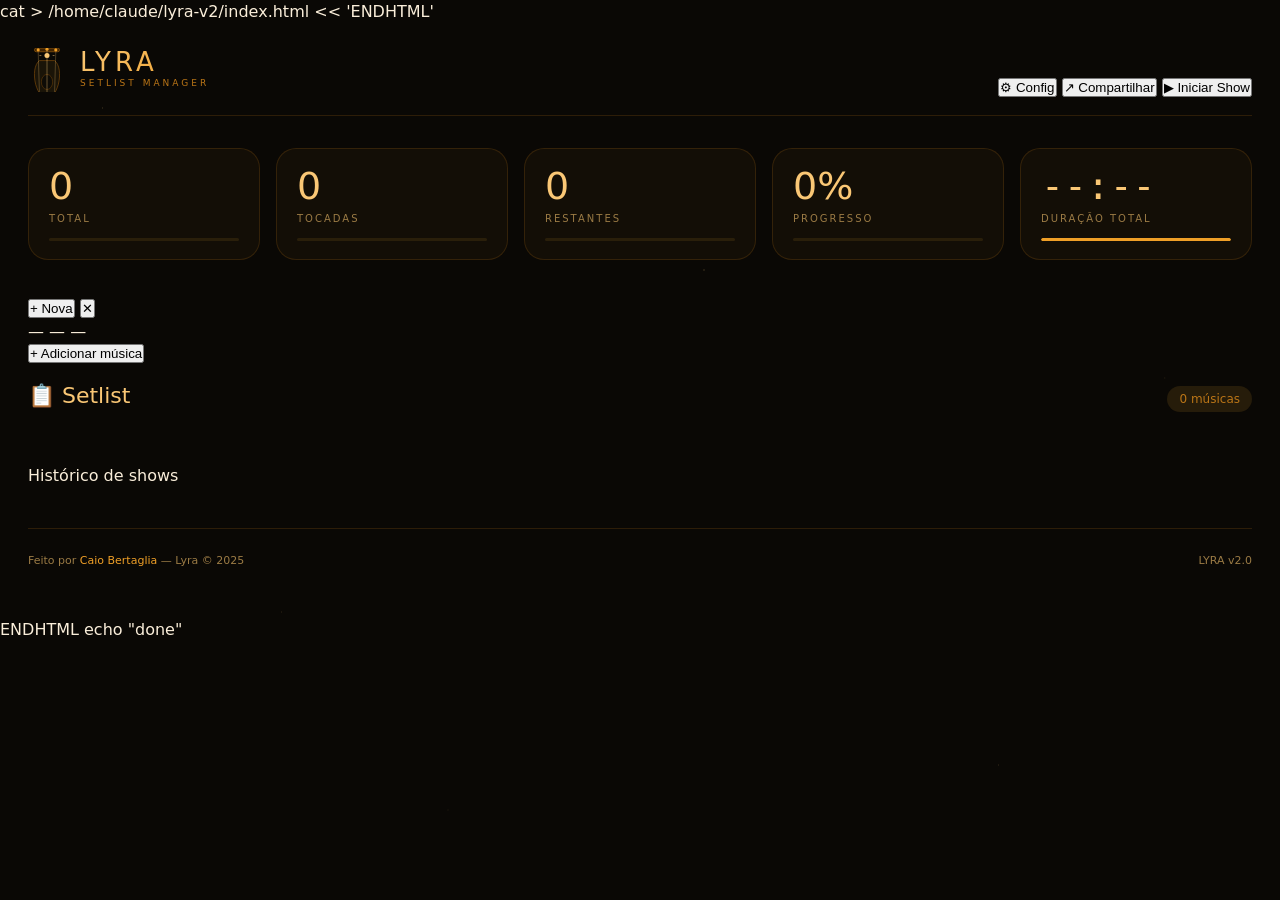
==== commit d8a8ddae: "feat: index.html — interface completa com stage, modais e stats de duração" ====
--- a/index.html
+++ b/index.html
@@ -1,144 +1,321 @@
+cat > /home/claude/lyra-v2/index.html << 'ENDHTML'
 <!DOCTYPE html>
 <html lang="pt-BR">
-
 <head>
-    <meta charset="UTF-8">
-    <meta name="viewport" content="width=device-width, initial-scale=1.0, user-scalable=yes">
-    <title>Lyra · Setlist Manager</title>
-    <link rel="stylesheet" href="./css/style.css">
+  <meta charset="UTF-8">
+  <meta name="viewport" content="width=device-width, initial-scale=1.0, user-scalable=yes">
+  <meta name="theme-color" content="#0A0805">
+  <meta name="description" content="Lyra — Gerenciador de setlists para músicos">
+  <meta name="apple-mobile-web-app-capable" content="yes">
+  <title>Lyra · Setlist Manager</title>
+  <link rel="manifest" href="./manifest.json">
+  <link rel="stylesheet" href="./css/style.css">
 </head>
-
 <body>
-    <div class="app">
-        <!-- header -->
-        <div class="header">
-            <div class="logo-area">
-                <svg class="logo-icon" viewBox="0 0 60 70" fill="none" xmlns="http://www.w3.org/2000/svg">
-                    <circle cx="30" cy="12" r="4" fill="#FAC775" />
-                    <path d="M30 4 L30 0 M30 20 L30 24 M21 12 L18 12 M39 12 L42 12" stroke="#FAC775" stroke-width="1.2"
-                        opacity="0.7" />
-                    <rect x="10" y="0" width="40" height="6" rx="3" fill="#412402" stroke="#BA7517"
-                        stroke-width="0.8" />
-                    <circle cx="16" cy="3" r="2.5" fill="#EF9F27" />
-                    <circle cx="30" cy="2" r="2.5" fill="#EF9F27" />
-                    <circle cx="44" cy="3" r="2.5" fill="#EF9F27" />
-                    <path d="M18 20 C10 26 8 42 12 58 C16 72 24 82 30 84 C36 82 44 72 48 58 C52 42 50 26 42 20 Z"
-                        fill="#1A1408" stroke="#854F0B" stroke-width="1" />
-                    <ellipse cx="30" cy="54" rx="9" ry="12" fill="#0E0C07" stroke="#854F0B" stroke-width="0.7" />
-                    <line x1="16" y1="6" x2="18" y2="72" stroke="#FAC775" stroke-width="0.7" opacity="0.6" />
-                    <line x1="30" y1="4" x2="30" y2="74" stroke="#FAC775" stroke-width="0.9" opacity="0.7" />
-                    <line x1="44" y1="6" x2="42" y2="72" stroke="#FAC775" stroke-width="0.7" opacity="0.6" />
-                </svg>
-                <div class="logo-text">
-                    <h1>LYRA</h1>
-                    <p>SETLIST MANAGER</p>
-                </div>
-            </div>
-            <div class="badge">v1.0 · ao vivo</div>
-        </div>
-
-        <!-- stats cards -->
-        <div class="stats-grid">
-            <div class="stat-card">
-                <div class="stat-number" id="statTotal">0</div>
-                <div class="stat-label">TOTAL</div>
-                <div class="progress-bar">
-                    <div class="progress-fill" id="barTotal"></div>
-                </div>
-            </div>
-            <div class="stat-card">
-                <div class="stat-number" id="statPlayed">0</div>
-                <div class="stat-label">TOCADAS</div>
-                <div class="progress-bar">
-                    <div class="progress-fill" id="barPlayed"></div>
-                </div>
-            </div>
-            <div class="stat-card">
-                <div class="stat-number" id="statRemaining">0</div>
-                <div class="stat-label">RESTANTES</div>
-                <div class="progress-bar">
-                    <div class="progress-fill" id="barRemaining"></div>
-                </div>
-            </div>
-            <div class="stat-card">
-                <div class="stat-number" id="statPercent">0%</div>
-                <div class="stat-label">PROGRESSO</div>
-                <div class="progress-bar">
-                    <div class="progress-fill" id="barPercent"></div>
-                </div>
-            </div>
-        </div>
-
-        <!-- add song section -->
-        <div id="spotifyResults" class="spotify-results" hidden></div>
-        <div class="add-panel">
-            <div class="form-row">
-                <div class="input-group">
-                    <span>♩</span>
-                    <input type="text" id="music-input" placeholder="Digite o nome da música ..." maxlength="80"
-                        autocomplete="off">
-                </div>
-
-                <button class="btn-add" id="addButton">
-                    + ADICIONAR
-                </button>
-            </div>
-
-            <div id="spotifyResults" class="spotify-results"></div>
-            <div id="songModal" class="modal hidden">
-
-                <div class="modal-content">
-
-                    <img id="modalAlbumArt">
-
-                    <h3 id="modalTitle"></h3>
-
-                    <p id="modalArtist"></p>
-
-                    <div class="song-meta">
-                        <span id="modalBpm"></span>
-                        <span id="modalKey"></span>
-                        <span id="modalDuration"></span>
-                    </div>
-
-                    <div class="modal-actions">
-                        <button id="cancelSongBtn">
-                            Cancelar
-                        </button>
-
-                        <button id="confirmSongBtn">
-                            Adicionar à Setlist
-                        </button>
-                    </div>
-
-                </div>
-
-            </div>
-        </div>
-
-        <!-- list header -->
-        <div class="list-header">
-            <h2>📋 Minha setlist</h2>
-            <div class="counter" id="sectionCount">0 músicas</div>
-        </div>
-
-        <!-- dynamic list container -->
-        <ul class="music-list" id="musicList"></ul>
-
-        <!-- empty state -->
-        <div id="emptyState" class="empty-state">
-            <span>🎸</span>
-            <p>Nenhuma música na lista ainda.<br>Adicione sua primeira música acima.</p>
-        </div>
-
-        <!-- footer -->
-        <div class="footer">
-            <div>Feito por <span>Caio Bertaglia</span> — Lyra © 2025</div>
-            <div>LYRA v1.0</div>
-        </div>
-    </div>
-
-    <script type="module" src="./js/main.js"></script>
+
+<!-- ═══════════════ SHOW STAGE (tela cheia ao vivo) ═══════════════ -->
+<div id="showStage" class="show-stage" hidden aria-hidden="true" role="dialog" aria-label="Show ao vivo">
+  <p class="show-stage__elapsed mono" id="showElapsed">00:00</p>
+  <p class="show-stage__song-num mono" id="showSongNum">1 / 0</p>
+  <p class="show-stage__song-name" id="showCurrentSong">—</p>
+  <p class="show-stage__song-elapsed mono" id="showSongElapsed">00:00</p>
+
+  <div class="show-stage__progress-track">
+    <div class="show-stage__progress-bar" id="showSongProgress"></div>
+  </div>
+
+  <div class="show-stage__controls">
+    <button class="btn btn--secondary btn--sm" id="btnStagePrev" aria-label="Música anterior">◀</button>
+    <button class="btn btn--primary"           id="btnStagePause" aria-label="Pausar">⏸</button>
+    <button class="btn btn--secondary btn--sm" id="btnStageNext" aria-label="Próxima música">▶</button>
+    <button class="btn btn--danger btn--sm"    id="btnStageEnd">Encerrar show</button>
+  </div>
+
+  <ul class="stage-song-list" id="stageSongList" aria-label="Lista de músicas"></ul>
+</div>
+
+<!-- ═══════════════ APP ═══════════════ -->
+<div class="app">
+
+  <!-- Header -->
+  <header class="header">
+    <div class="logo-area">
+      <svg class="logo-icon" viewBox="0 0 60 70" fill="none" xmlns="http://www.w3.org/2000/svg">
+        <circle cx="30" cy="12" r="4" fill="#FAC775"/>
+        <path d="M30 4L30 0M30 20L30 24M21 12L18 12M39 12L42 12" stroke="#FAC775" stroke-width="1.2" opacity="0.7"/>
+        <rect x="10" y="0" width="40" height="6" rx="3" fill="#412402" stroke="#BA7517" stroke-width="0.8"/>
+        <circle cx="16" cy="3" r="2.5" fill="#EF9F27"/>
+        <circle cx="30" cy="2" r="2.5" fill="#EF9F27"/>
+        <circle cx="44" cy="3" r="2.5" fill="#EF9F27"/>
+        <path d="M18 20 C10 26 8 42 12 58 C16 72 24 82 30 84 C36 82 44 72 48 58 C52 42 50 26 42 20 Z" fill="#1A1408" stroke="#854F0B" stroke-width="1"/>
+        <ellipse cx="30" cy="54" rx="9" ry="12" fill="#0E0C07" stroke="#854F0B" stroke-width="0.7"/>
+        <line x1="16" y1="6" x2="18" y2="72" stroke="#FAC775" stroke-width="0.7" opacity="0.6"/>
+        <line x1="30" y1="4" x2="30" y2="74" stroke="#FAC775" stroke-width="0.9" opacity="0.7"/>
+        <line x1="44" y1="6" x2="42" y2="72" stroke="#FAC775" stroke-width="0.7" opacity="0.6"/>
+      </svg>
+      <div class="logo-text">
+        <h1>LYRA</h1>
+        <p>SETLIST MANAGER</p>
+      </div>
+    </div>
+    <div class="header__actions">
+      <button class="btn btn--ghost btn--sm" id="btnSettings" aria-label="Configurações">⚙ Config</button>
+      <button class="btn btn--secondary btn--sm" id="btnShare" aria-label="Compartilhar">↗ Compartilhar</button>
+      <button class="btn btn--primary" id="btnStartShow">▶ Iniciar Show</button>
+    </div>
+  </header>
+
+  <!-- Stats -->
+  <div class="stats-grid">
+    <div class="stat-card">
+      <div class="stat-number" id="statTotal">0</div>
+      <div class="stat-label">TOTAL</div>
+      <div class="progress-bar"><div class="progress-fill" id="barTotal"></div></div>
+    </div>
+    <div class="stat-card">
+      <div class="stat-number" id="statPlayed">0</div>
+      <div class="stat-label">TOCADAS</div>
+      <div class="progress-bar"><div class="progress-fill" id="barPlayed"></div></div>
+    </div>
+    <div class="stat-card">
+      <div class="stat-number" id="statRemaining">0</div>
+      <div class="stat-label">RESTANTES</div>
+      <div class="progress-bar"><div class="progress-fill" id="barRemaining"></div></div>
+    </div>
+    <div class="stat-card">
+      <div class="stat-number" id="statPercent">0%</div>
+      <div class="stat-label">PROGRESSO</div>
+      <div class="progress-bar"><div class="progress-fill" id="barPercent"></div></div>
+    </div>
+    <div class="stat-card stat-card--wide">
+      <div class="stat-number mono" id="statDuration">--:--</div>
+      <div class="stat-label">DURAÇÃO TOTAL</div>
+      <div class="progress-bar"><div class="progress-fill" id="barDuration" style="width:100%"></div></div>
+    </div>
+  </div>
+
+  <!-- Abas de setlist -->
+  <div class="setlist-tabs-wrap">
+    <div class="setlist-tabs" id="setlistTabs" role="tablist" aria-label="Setlists"></div>
+    <button class="btn btn--ghost btn--sm" id="btnNewSetlist" title="Nova setlist">+ Nova</button>
+    <button class="btn btn--ghost btn--sm" id="btnDeleteSetlist" title="Remover setlist atual">✕</button>
+  </div>
+
+  <!-- Meta da setlist (editável) -->
+  <div class="setlist-meta">
+    <span class="setlist-meta__name" id="setlistName" role="button" tabindex="0" title="Clique para editar">—</span>
+    <span class="setlist-meta__venue" id="setlistVenue" role="button" tabindex="0" title="Clique para editar">—</span>
+    <span class="setlist-meta__date" id="setlistDate" role="button" tabindex="0" title="Clique para editar">—</span>
+  </div>
+
+  <!-- Toolbar -->
+  <div class="toolbar">
+    <button class="btn btn--primary btn--sm" id="btnAddSong">+ Adicionar música</button>
+  </div>
+
+  <!-- Lista de músicas -->
+  <div class="list-header">
+    <h2>📋 Setlist</h2>
+    <div class="counter" id="sectionCount">0 músicas</div>
+  </div>
+
+  <ul class="music-list" id="musicList" aria-label="Lista de músicas"></ul>
+
+  <div id="emptyState" class="empty-state" hidden>
+    <span>🎸</span>
+    <p>Nenhuma música ainda.<br>Clique em "Adicionar música" para começar.</p>
+  </div>
+
+  <!-- Histórico de shows -->
+  <section class="history-section">
+    <p class="history-title">Histórico de shows</p>
+    <ul class="history-list" id="historyList"></ul>
+  </section>
+
+  <!-- Footer -->
+  <div class="footer">
+    <div>Feito por <span>Caio Bertaglia</span> — Lyra © 2025</div>
+    <div>LYRA v2.0</div>
+  </div>
+</div>
+
+<!-- Toast container -->
+<div id="toast-container" aria-live="polite"></div>
+
+<!-- ═══════════════ MODAIS ═══════════════ -->
+
+<!-- Modal: Adicionar música -->
+<div id="modalAddSong" class="modal-backdrop" hidden aria-hidden="true" role="dialog" aria-labelledby="modalAddTitle">
+  <div class="modal">
+    <div class="modal__header">
+      <h2 class="modal__title" id="modalAddTitle">Adicionar música</h2>
+      <button class="modal__close" data-close="modalAddSong" aria-label="Fechar">✕</button>
+    </div>
+
+    <!-- Busca Spotify -->
+    <div class="spotify-search">
+      <div class="spotify-search__label">
+        <span class="spotify-dot"></span> Buscar no Spotify
+      </div>
+      <input type="search" id="spotifyQuery" class="form-input" placeholder="Nome da música ou artista…" autocomplete="off">
+      <span id="spotifySpinner" class="spinner" hidden></span>
+      <div id="spotifyResults" hidden></div>
+    </div>
+
+    <form id="songForm" novalidate>
+      <div class="form-group">
+        <label class="form-label" for="songName">Nome da música *</label>
+        <input type="text" id="songName" class="form-input" required autocomplete="off" placeholder="Ex: Bohemian Rhapsody">
+      </div>
+      <div class="form-group">
+        <label class="form-label" for="songArtist">Artista / banda</label>
+        <input type="text" id="songArtist" class="form-input" autocomplete="off" placeholder="Ex: Queen">
+      </div>
+      <div class="form-row">
+        <div class="form-group">
+          <label class="form-label" for="songBpm">BPM</label>
+          <input type="number" id="songBpm" class="form-input" min="20" max="300" placeholder="120">
+        </div>
+        <div class="form-group">
+          <label class="form-label" for="songKey">Tom</label>
+          <select id="songKey" class="form-select"><option value="">—</option></select>
+        </div>
+      </div>
+      <div class="form-row">
+        <div class="form-group">
+          <label class="form-label" for="songDuration">Duração (mm:ss)</label>
+          <input type="text" id="songDuration" class="form-input mono" placeholder="3:45">
+        </div>
+        <div class="form-group">
+          <label class="form-label" for="songNotes">Notas</label>
+          <input type="text" id="songNotes" class="form-input" placeholder="Ex: Solo em E…">
+        </div>
+      </div>
+      <input type="hidden" id="songAlbumArt">
+      <input type="hidden" id="songSpotifyId">
+      <div class="form-actions">
+        <button type="button" class="btn btn--ghost" data-close="modalAddSong">Cancelar</button>
+        <button type="submit" class="btn btn--primary">Adicionar</button>
+      </div>
+    </form>
+  </div>
+</div>
+
+<!-- Modal: Editar música -->
+<div id="modalEditSong" class="modal-backdrop" hidden aria-hidden="true" role="dialog" aria-labelledby="modalEditTitle">
+  <div class="modal">
+    <div class="modal__header">
+      <h2 class="modal__title" id="modalEditTitle">Editar música</h2>
+      <button class="modal__close" data-close="modalEditSong" aria-label="Fechar">✕</button>
+    </div>
+    <form id="songEditForm" novalidate>
+      <input type="hidden" id="editSongId">
+      <div class="form-group">
+        <label class="form-label" for="editSongName">Nome da música *</label>
+        <input type="text" id="editSongName" class="form-input" required autocomplete="off">
+      </div>
+      <div class="form-group">
+        <label class="form-label" for="editSongArtist">Artista / banda</label>
+        <input type="text" id="editSongArtist" class="form-input" autocomplete="off">
+      </div>
+      <div class="form-row">
+        <div class="form-group">
+          <label class="form-label" for="editSongBpm">BPM</label>
+          <input type="number" id="editSongBpm" class="form-input" min="20" max="300">
+        </div>
+        <div class="form-group">
+          <label class="form-label" for="editSongKey">Tom</label>
+          <select id="editSongKey" class="form-select"><option value="">—</option></select>
+        </div>
+      </div>
+      <div class="form-row">
+        <div class="form-group">
+          <label class="form-label" for="editSongDuration">Duração (mm:ss)</label>
+          <input type="text" id="editSongDuration" class="form-input mono" placeholder="3:45">
+        </div>
+        <div class="form-group">
+          <label class="form-label" for="editSongNotes">Notas</label>
+          <input type="text" id="editSongNotes" class="form-input">
+        </div>
+      </div>
+      <div class="form-actions">
+        <button type="button" class="btn btn--ghost" data-close="modalEditSong">Cancelar</button>
+        <button type="submit" class="btn btn--primary">Salvar</button>
+      </div>
+    </form>
+  </div>
+</div>
+
+<!-- Modal: Compartilhar -->
+<div id="modalShare" class="modal-backdrop" hidden aria-hidden="true" role="dialog" aria-labelledby="modalShareTitle">
+  <div class="modal">
+    <div class="modal__header">
+      <h2 class="modal__title" id="modalShareTitle">Compartilhar setlist</h2>
+      <button class="modal__close" data-close="modalShare" aria-label="Fechar">✕</button>
+    </div>
+    <p class="form-label" style="margin-bottom:12px">Qualquer pessoa com este link pode ver a setlist (somente leitura).</p>
+    <div class="share-url-box" id="shareUrlDisplay"></div>
+    <div class="form-actions" style="border:none;margin-top:0">
+      <button class="btn btn--primary" id="btnCopyShare">Copiar link</button>
+      <button class="btn btn--ghost" data-close="modalShare">Fechar</button>
+    </div>
+  </div>
+</div>
+
+<!-- Modal: Importar setlist compartilhada -->
+<div id="modalShared" class="modal-backdrop" hidden aria-hidden="true" role="dialog" aria-labelledby="modalSharedTitle">
+  <div class="modal">
+    <div class="modal__header">
+      <h2 class="modal__title" id="modalSharedTitle">Setlist recebida</h2>
+      <button class="modal__close" data-close="modalShared" aria-label="Fechar">✕</button>
+    </div>
+    <p class="form-label" style="margin-bottom:16px">Você recebeu uma setlist. Deseja importá-la?</p>
+    <div id="sharedPreview" style="margin-bottom:20px;font-size:.88rem;color:var(--text-primary)"></div>
+    <div class="form-actions" style="border:none;margin-top:0">
+      <button class="btn btn--primary" id="btnImportShared">Importar setlist</button>
+      <button class="btn btn--ghost" data-close="modalShared">Ignorar</button>
+    </div>
+  </div>
+</div>
+
+<!-- Modal: Configurações (Spotify) -->
+<div id="modalSettings" class="modal-backdrop" hidden aria-hidden="true" role="dialog" aria-labelledby="modalSettingsTitle">
+  <div class="modal">
+    <div class="modal__header">
+      <h2 class="modal__title" id="modalSettingsTitle">Configurações</h2>
+      <button class="modal__close" data-close="modalSettings" aria-label="Fechar">✕</button>
+    </div>
+    <p class="form-label" style="margin-bottom:16px;line-height:1.6">
+      Para busca automática no Spotify, crie um app gratuito em
+      <a href="https://developer.spotify.com/dashboard" target="_blank" rel="noopener" style="color:var(--gold-light)">developer.spotify.com</a>
+      e cole as credenciais abaixo.
+    </p>
+    <form id="settingsForm">
+      <div class="form-group">
+        <label class="form-label" for="settingsSpotifyId">Spotify Client ID</label>
+        <input type="text" id="settingsSpotifyId" class="form-input mono" autocomplete="off" placeholder="32 caracteres…">
+      </div>
+      <div class="form-group">
+        <label class="form-label" for="settingsSpotifySecret">Spotify Client Secret</label>
+        <input type="password" id="settingsSpotifySecret" class="form-input mono" autocomplete="off" placeholder="32 caracteres…">
+      </div>
+      <div class="form-actions">
+        <button type="button" class="btn btn--ghost" data-close="modalSettings">Cancelar</button>
+        <button type="submit" class="btn btn--primary">Salvar</button>
+      </div>
+    </form>
+  </div>
+</div>
+
+<!-- PWA Service Worker -->
+<script>
+  if ('serviceWorker' in navigator) {
+    navigator.serviceWorker.register('./sw.js').catch(() => {});
+  }
+</script>
+
+<script type="module" src="./js/main.js"></script>
 </body>
-
-</html>+</html>
+ENDHTML
+echo "done"
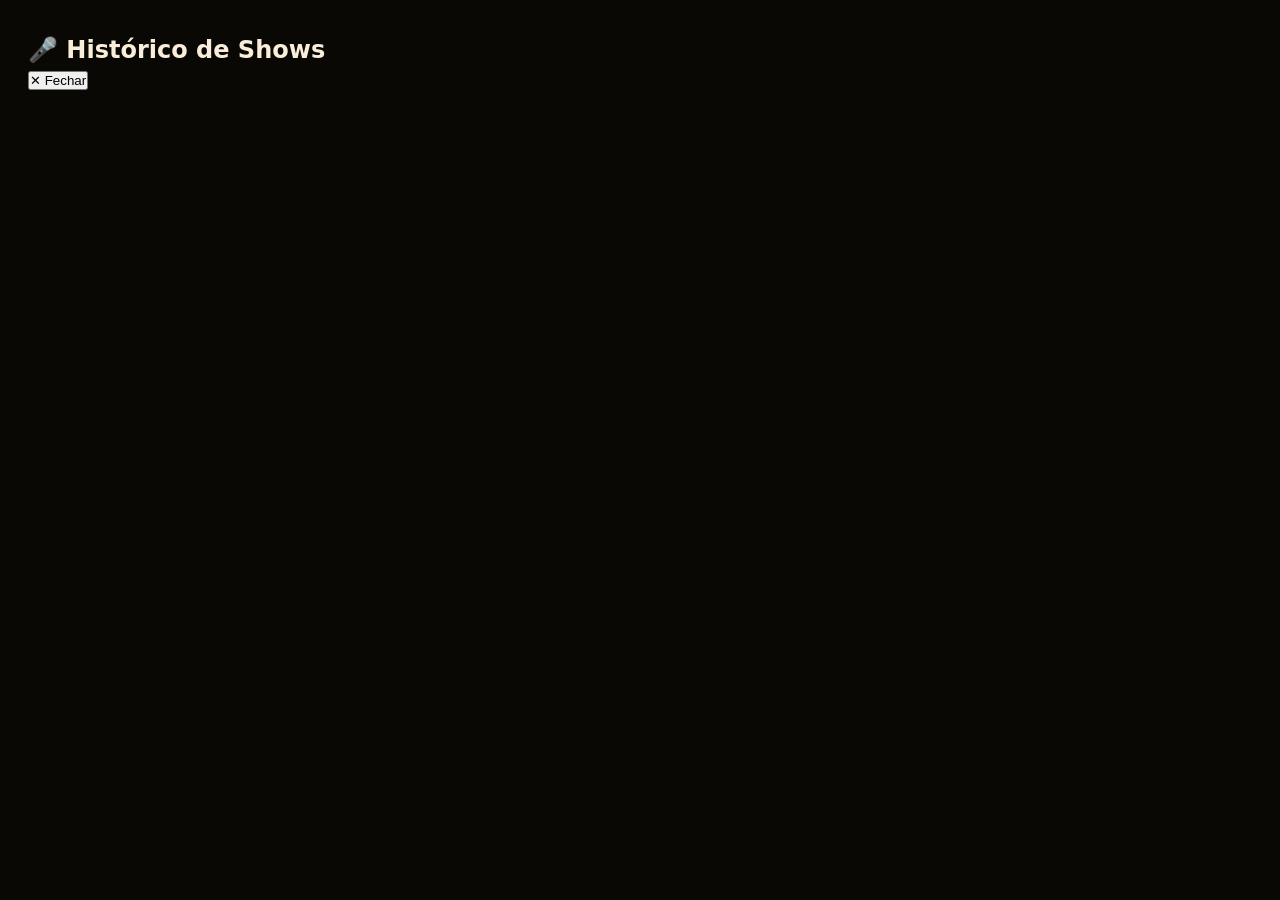
==== commit 5362d873: "feat: modais próprios + tela de histórico fullscreen — sem prompt/confirm nativos" ====
--- a/index.html
+++ b/index.html
@@ -1,4 +1,3 @@
-cat > /home/claude/lyra-v2/index.html << 'ENDHTML'
 <!DOCTYPE html>
 <html lang="pt-BR">
 <head>
@@ -12,31 +11,31 @@
   <link rel="stylesheet" href="./css/style.css">
 </head>
 <body>
-
+ 
 <!-- ═══════════════ SHOW STAGE (tela cheia ao vivo) ═══════════════ -->
 <div id="showStage" class="show-stage" hidden aria-hidden="true" role="dialog" aria-label="Show ao vivo">
   <p class="show-stage__elapsed mono" id="showElapsed">00:00</p>
   <p class="show-stage__song-num mono" id="showSongNum">1 / 0</p>
   <p class="show-stage__song-name" id="showCurrentSong">—</p>
   <p class="show-stage__song-elapsed mono" id="showSongElapsed">00:00</p>
-
+ 
   <div class="show-stage__progress-track">
     <div class="show-stage__progress-bar" id="showSongProgress"></div>
   </div>
-
+ 
   <div class="show-stage__controls">
     <button class="btn btn--secondary btn--sm" id="btnStagePrev" aria-label="Música anterior">◀</button>
     <button class="btn btn--primary"           id="btnStagePause" aria-label="Pausar">⏸</button>
     <button class="btn btn--secondary btn--sm" id="btnStageNext" aria-label="Próxima música">▶</button>
     <button class="btn btn--danger btn--sm"    id="btnStageEnd">Encerrar show</button>
   </div>
-
+ 
   <ul class="stage-song-list" id="stageSongList" aria-label="Lista de músicas"></ul>
 </div>
-
+ 
 <!-- ═══════════════ APP ═══════════════ -->
 <div class="app">
-
+ 
   <!-- Header -->
   <header class="header">
     <div class="logo-area">
@@ -59,12 +58,13 @@
       </div>
     </div>
     <div class="header__actions">
+      <button class="btn btn--ghost btn--sm" id="btnHistory" aria-label="Histórico">🕐 Histórico</button>
       <button class="btn btn--ghost btn--sm" id="btnSettings" aria-label="Configurações">⚙ Config</button>
       <button class="btn btn--secondary btn--sm" id="btnShare" aria-label="Compartilhar">↗ Compartilhar</button>
       <button class="btn btn--primary" id="btnStartShow">▶ Iniciar Show</button>
     </div>
   </header>
-
+ 
   <!-- Stats -->
   <div class="stats-grid">
     <div class="stat-card">
@@ -93,57 +93,58 @@
       <div class="progress-bar"><div class="progress-fill" id="barDuration" style="width:100%"></div></div>
     </div>
   </div>
-
+ 
   <!-- Abas de setlist -->
   <div class="setlist-tabs-wrap">
     <div class="setlist-tabs" id="setlistTabs" role="tablist" aria-label="Setlists"></div>
     <button class="btn btn--ghost btn--sm" id="btnNewSetlist" title="Nova setlist">+ Nova</button>
     <button class="btn btn--ghost btn--sm" id="btnDeleteSetlist" title="Remover setlist atual">✕</button>
   </div>
-
+ 
   <!-- Meta da setlist (editável) -->
   <div class="setlist-meta">
-    <span class="setlist-meta__name" id="setlistName" role="button" tabindex="0" title="Clique para editar">—</span>
-    <span class="setlist-meta__venue" id="setlistVenue" role="button" tabindex="0" title="Clique para editar">—</span>
-    <span class="setlist-meta__date" id="setlistDate" role="button" tabindex="0" title="Clique para editar">—</span>
-  </div>
-
+    <span class="setlist-meta__name" id="setlistName">—</span>
+    <span class="setlist-meta__venue" id="setlistVenue">—</span>
+    <span class="setlist-meta__date" id="setlistDate">—</span>
+    <button class="btn btn--ghost btn--sm" id="btnEditSetlist" title="Editar nome, local e data">✎</button>
+  </div>
+ 
   <!-- Toolbar -->
   <div class="toolbar">
     <button class="btn btn--primary btn--sm" id="btnAddSong">+ Adicionar música</button>
   </div>
-
+ 
   <!-- Lista de músicas -->
   <div class="list-header">
     <h2>📋 Setlist</h2>
     <div class="counter" id="sectionCount">0 músicas</div>
   </div>
-
+ 
   <ul class="music-list" id="musicList" aria-label="Lista de músicas"></ul>
-
+ 
   <div id="emptyState" class="empty-state" hidden>
     <span>🎸</span>
     <p>Nenhuma música ainda.<br>Clique em "Adicionar música" para começar.</p>
   </div>
-
+ 
   <!-- Histórico de shows -->
   <section class="history-section">
     <p class="history-title">Histórico de shows</p>
     <ul class="history-list" id="historyList"></ul>
   </section>
-
+ 
   <!-- Footer -->
   <div class="footer">
     <div>Feito por <span>Caio Bertaglia</span> — Lyra © 2025</div>
     <div>LYRA v2.0</div>
   </div>
 </div>
-
+ 
 <!-- Toast container -->
 <div id="toast-container" aria-live="polite"></div>
-
+ 
 <!-- ═══════════════ MODAIS ═══════════════ -->
-
+ 
 <!-- Modal: Adicionar música -->
 <div id="modalAddSong" class="modal-backdrop" hidden aria-hidden="true" role="dialog" aria-labelledby="modalAddTitle">
   <div class="modal">
@@ -151,7 +152,7 @@
       <h2 class="modal__title" id="modalAddTitle">Adicionar música</h2>
       <button class="modal__close" data-close="modalAddSong" aria-label="Fechar">✕</button>
     </div>
-
+ 
     <!-- Busca Spotify -->
     <div class="spotify-search">
       <div class="spotify-search__label">
@@ -161,7 +162,7 @@
       <span id="spotifySpinner" class="spinner" hidden></span>
       <div id="spotifyResults" hidden></div>
     </div>
-
+ 
     <form id="songForm" novalidate>
       <div class="form-group">
         <label class="form-label" for="songName">Nome da música *</label>
@@ -200,7 +201,7 @@
     </form>
   </div>
 </div>
-
+ 
 <!-- Modal: Editar música -->
 <div id="modalEditSong" class="modal-backdrop" hidden aria-hidden="true" role="dialog" aria-labelledby="modalEditTitle">
   <div class="modal">
@@ -245,7 +246,7 @@
     </form>
   </div>
 </div>
-
+ 
 <!-- Modal: Compartilhar -->
 <div id="modalShare" class="modal-backdrop" hidden aria-hidden="true" role="dialog" aria-labelledby="modalShareTitle">
   <div class="modal">
@@ -261,7 +262,7 @@
     </div>
   </div>
 </div>
-
+ 
 <!-- Modal: Importar setlist compartilhada -->
 <div id="modalShared" class="modal-backdrop" hidden aria-hidden="true" role="dialog" aria-labelledby="modalSharedTitle">
   <div class="modal">
@@ -277,7 +278,7 @@
     </div>
   </div>
 </div>
-
+ 
 <!-- Modal: Configurações (Spotify) -->
 <div id="modalSettings" class="modal-backdrop" hidden aria-hidden="true" role="dialog" aria-labelledby="modalSettingsTitle">
   <div class="modal">
@@ -306,16 +307,98 @@
     </form>
   </div>
 </div>
-
+ 
+<!-- ═══════════════ MODAL: Confirmar exclusão ═══════════════ -->
+<div id="modalConfirm" class="modal-backdrop" hidden aria-hidden="true" role="alertdialog" aria-labelledby="modalConfirmTitle">
+  <div class="modal modal--sm">
+    <div class="modal__header">
+      <h2 class="modal__title" id="modalConfirmTitle">Confirmar</h2>
+    </div>
+    <p class="modal__body" id="modalConfirmMsg">Tem certeza?</p>
+    <div class="form-actions" style="border:none;margin-top:24px;padding-top:0">
+      <button class="btn btn--ghost" id="btnConfirmNo">Cancelar</button>
+      <button class="btn btn--danger" id="btnConfirmYes">Remover</button>
+    </div>
+  </div>
+</div>
+ 
+<!-- ═══════════════ MODAL: Editar setlist ═══════════════ -->
+<div id="modalEditSetlist" class="modal-backdrop" hidden aria-hidden="true" role="dialog" aria-labelledby="modalEditSetlistTitle">
+  <div class="modal modal--sm">
+    <div class="modal__header">
+      <h2 class="modal__title" id="modalEditSetlistTitle">Editar setlist</h2>
+      <button class="modal__close" data-close="modalEditSetlist" aria-label="Fechar">✕</button>
+    </div>
+    <form id="editSetlistForm">
+      <div class="form-group">
+        <label class="form-label" for="editSetlistName">Nome</label>
+        <input type="text" id="editSetlistName" class="form-input" required placeholder="Nome da setlist">
+      </div>
+      <div class="form-group">
+        <label class="form-label" for="editSetlistVenue">Local</label>
+        <input type="text" id="editSetlistVenue" class="form-input" placeholder="Ex: Clube do Choro, SP">
+      </div>
+      <div class="form-group">
+        <label class="form-label" for="editSetlistDate">Data do show</label>
+        <input type="date" id="editSetlistDate" class="form-input">
+      </div>
+      <div class="form-actions">
+        <button type="button" class="btn btn--ghost" data-close="modalEditSetlist">Cancelar</button>
+        <button type="submit" class="btn btn--primary">Salvar</button>
+      </div>
+    </form>
+  </div>
+</div>
+ 
+<!-- ═══════════════ MODAL: Nova setlist ═══════════════ -->
+<div id="modalNewSetlist" class="modal-backdrop" hidden aria-hidden="true" role="dialog" aria-labelledby="modalNewSetlistTitle">
+  <div class="modal modal--sm">
+    <div class="modal__header">
+      <h2 class="modal__title" id="modalNewSetlistTitle">Nova setlist</h2>
+      <button class="modal__close" data-close="modalNewSetlist" aria-label="Fechar">✕</button>
+    </div>
+    <form id="newSetlistForm">
+      <div class="form-group">
+        <label class="form-label" for="newSetlistName">Nome</label>
+        <input type="text" id="newSetlistName" class="form-input" required placeholder="Ex: Show de Natal">
+      </div>
+      <div class="form-group">
+        <label class="form-label" for="newSetlistVenue">Local (opcional)</label>
+        <input type="text" id="newSetlistVenue" class="form-input" placeholder="Ex: Bar do Zé, RJ">
+      </div>
+      <div class="form-group">
+        <label class="form-label" for="newSetlistDate">Data (opcional)</label>
+        <input type="date" id="newSetlistDate" class="form-input">
+      </div>
+      <div class="form-actions">
+        <button type="button" class="btn btn--ghost" data-close="modalNewSetlist">Cancelar</button>
+        <button type="submit" class="btn btn--primary">Criar</button>
+      </div>
+    </form>
+  </div>
+</div>
+ 
+<!-- ═══════════════ TELA: Histórico de shows (fullscreen) ═══════════════ -->
+<div id="historyScreen" class="side-screen" hidden aria-hidden="true" role="dialog" aria-label="Histórico de shows">
+  <div class="side-screen__header">
+    <h2 class="side-screen__title">🎤 Histórico de Shows</h2>
+    <button class="btn btn--ghost btn--sm" id="btnCloseHistory">✕ Fechar</button>
+  </div>
+  <ul class="history-list" id="historyListScreen" aria-label="Shows arquivados"></ul>
+  <div id="historyScreenEmpty" class="empty-state" hidden>
+    <span>🎸</span>
+    <p>Nenhum show arquivado ainda.<br>Inicie um show e encerre para criar o histórico.</p>
+  </div>
+</div>
+ 
 <!-- PWA Service Worker -->
 <script>
   if ('serviceWorker' in navigator) {
     navigator.serviceWorker.register('./sw.js').catch(() => {});
   }
 </script>
-
+ 
 <script type="module" src="./js/main.js"></script>
 </body>
 </html>
-ENDHTML
-echo "done"+ 
--- a/css/style.css
+++ b/css/style.css
@@ -580,4 +580,28 @@
   padding: 24px;
   border-radius: 16px;
   background: #111;
-}+}
+
+/* ─── Modal variantes ──────────────────────────────────────────────────────── */
+
+.modal--sm { max-width: 380px; }
+
+.modal__body {
+  color: var(--text-secondary);
+  font-size: .9rem;
+  line-height: 1.6;
+  margin-bottom: 4px;
+}
+
+/* ─── Side screen (Histórico fullscreen) ───────────────────────────────────── */
+
+.side-screen {
+  position: fixed; inset: 0;
+  background: var(--ink-0);
+  z-index: var(--z-stage);
+  display: flex; flex-direction: column;
+  padding: 32px 28px;
+  overflow-y: auto;
+  animation: slideUp .25s ease;
+}
+
